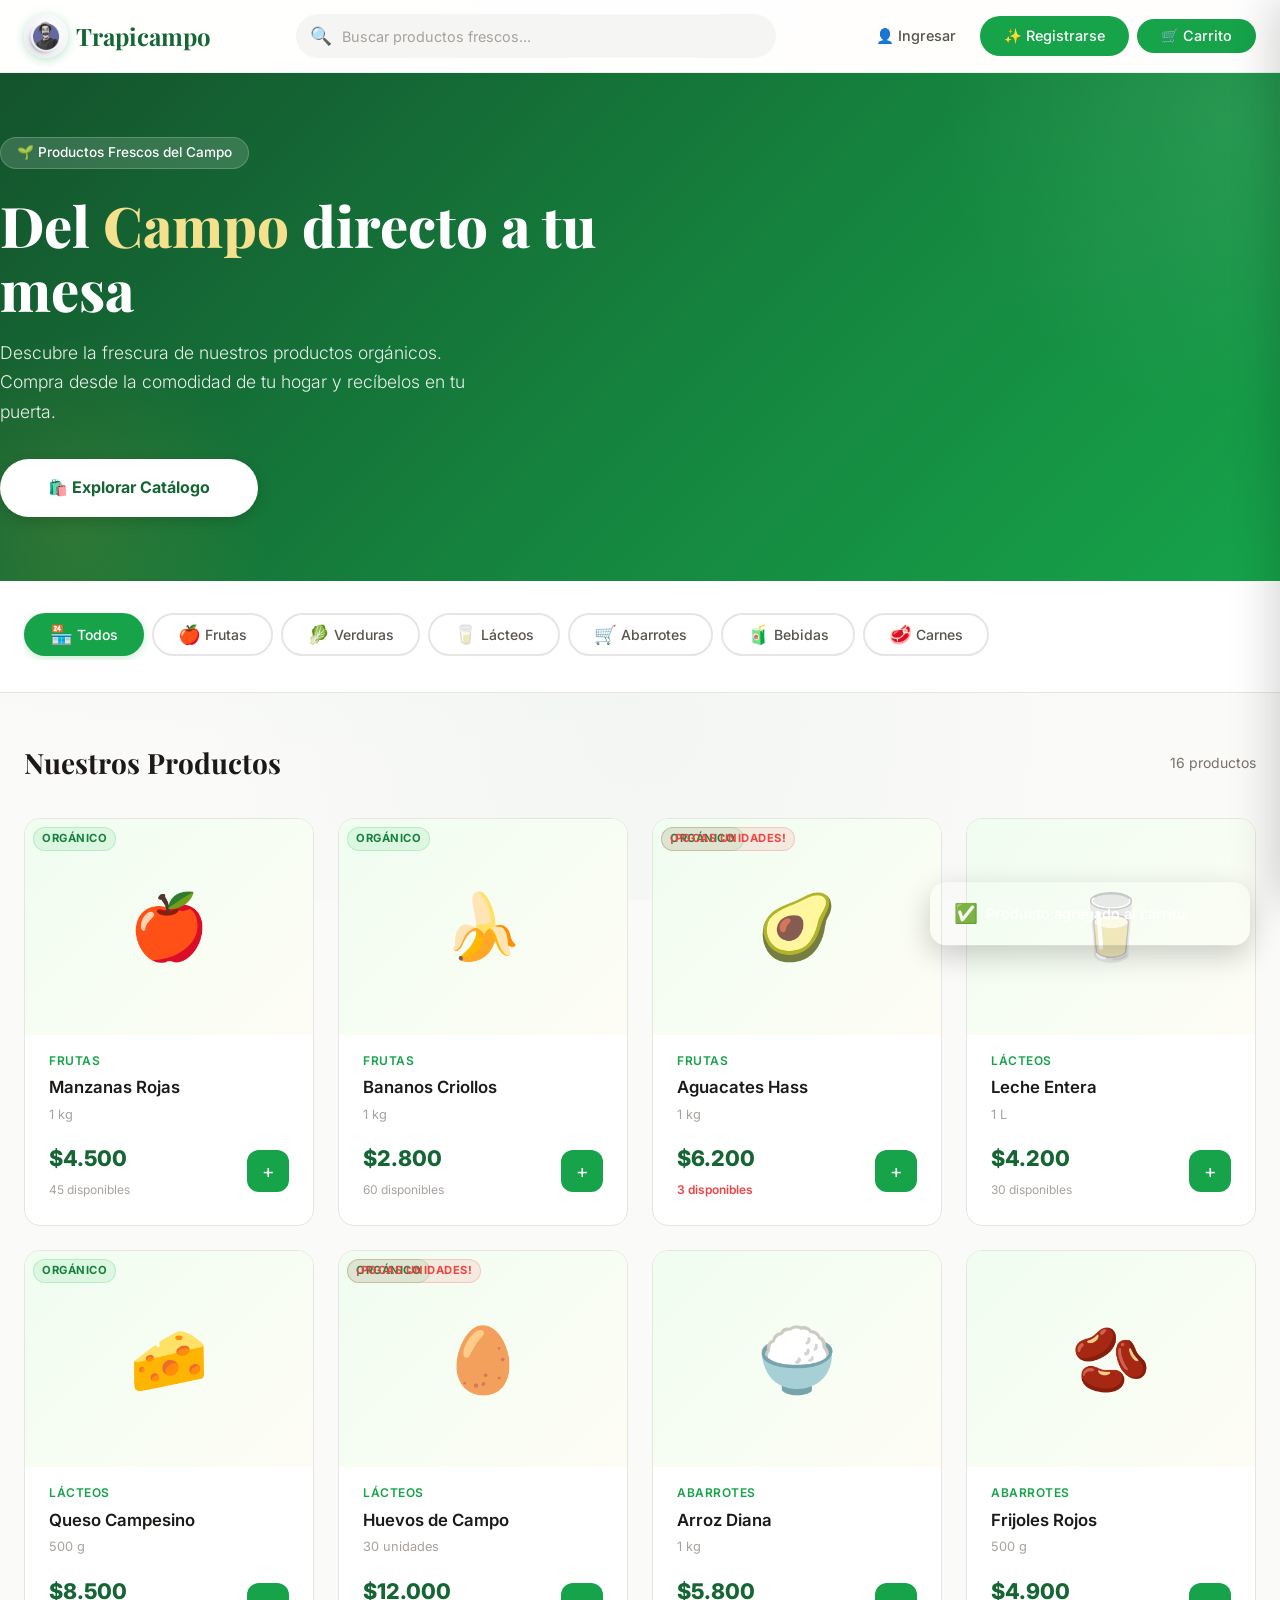
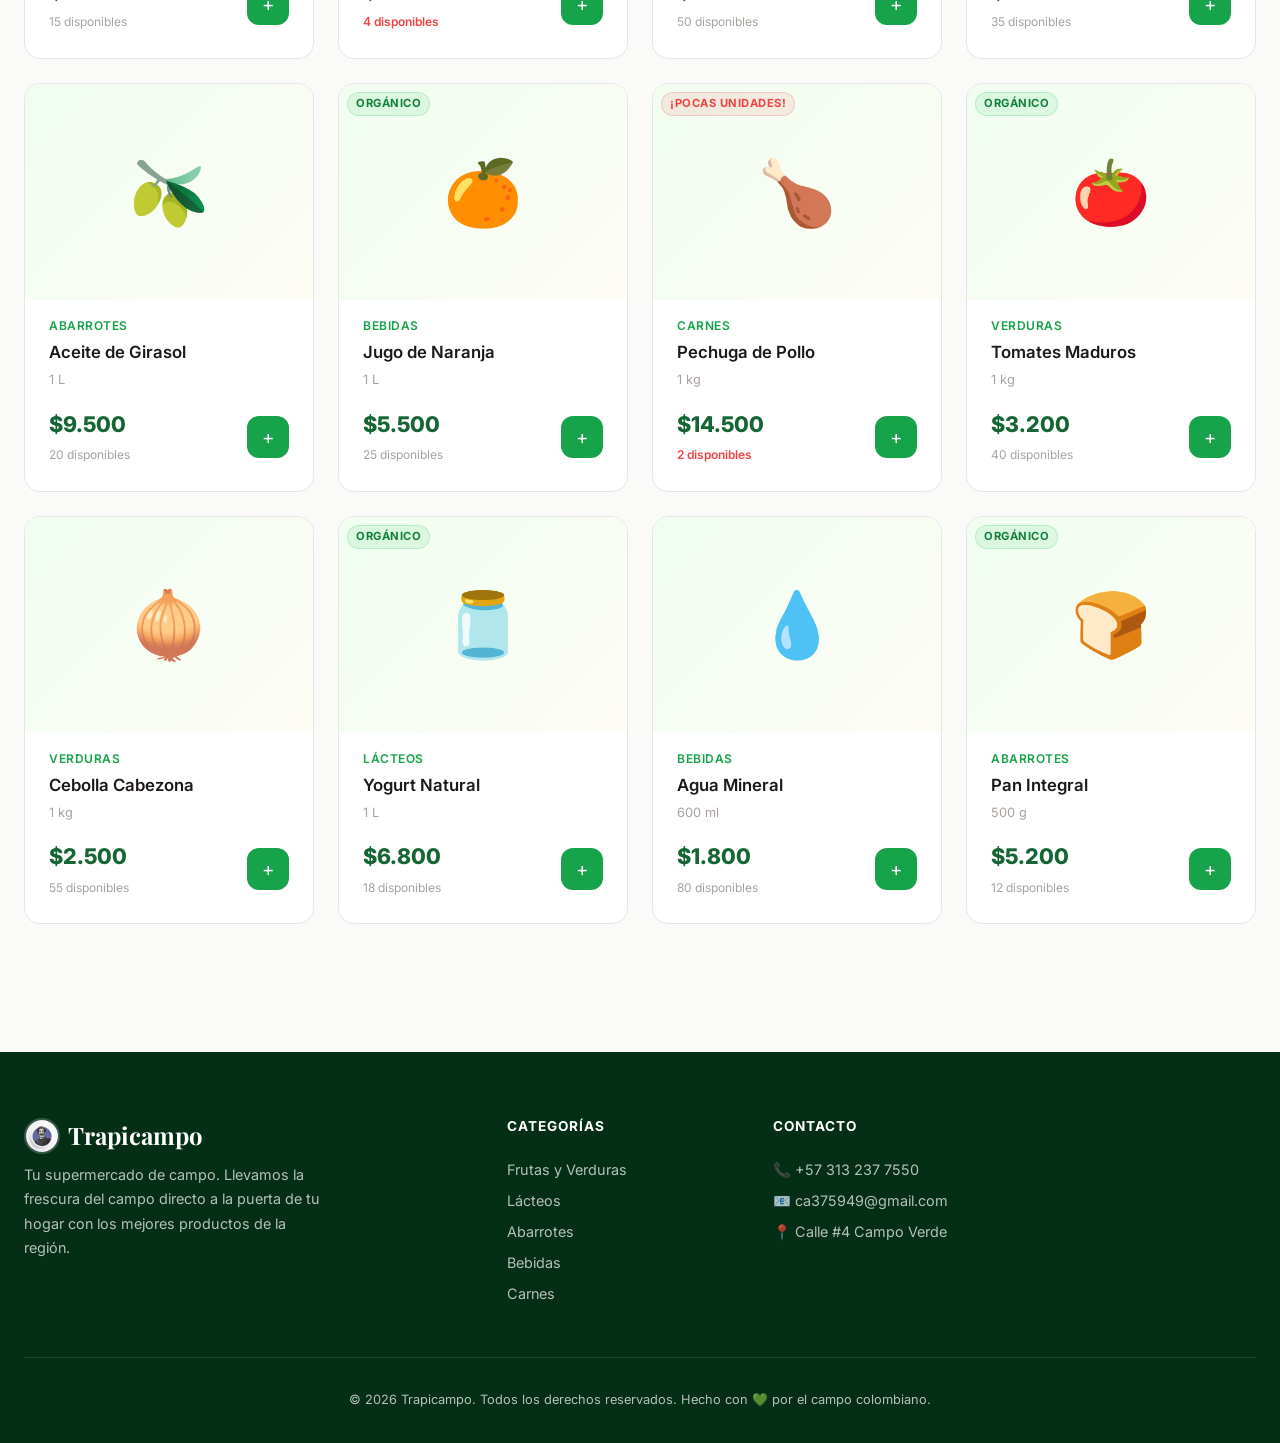
==== index.html @ 22e84c6e "Add files via upload" ====
<!DOCTYPE html>
<html lang="es">

<head>
  <meta charset="UTF-8">
  <meta name="viewport" content="width=device-width, initial-scale=1.0">
  <meta name="description"
    content="Trapicampo — Tu supermercado de campo. Productos frescos del campo a tu puerta con entrega a domicilio.">
  <title>Trapicampo — Del Campo a Tu Mesa</title>
  <link rel="stylesheet" href="styles.css">
  <link rel="icon" type="image/png" href="logo.png">
</head>

<body>
  <div class="bg-pattern"></div>

  <!-- ═══ NAVBAR ═══ -->
  <nav class="navbar" id="navbar">
    <div class="container navbar__inner">
      <a href="index.html" class="navbar__brand">
        <img src="logo.png" alt="Trapicampo Logo" class="navbar__brand-logo">
        Trapicampo
      </a>

      <div class="navbar__search">
        <span class="navbar__search-icon">🔍</span>
        <input type="text" id="searchInput" placeholder="Buscar productos frescos..." aria-label="Buscar productos">
      </div>

      <div class="navbar__actions">
        <button class="navbar__btn navbar__btn--cart" id="btnOpenCart" aria-label="Abrir carrito">
          🛒 <span>Carrito</span>
          <span class="cart-badge" id="cartBadge" style="display:none;">0</span>
        </button>
        <button class="navbar__toggle" id="btnMobileSearch" aria-label="Buscar">🔍</button>
      </div>
    </div>

    <!-- Mobile Search -->
    <div class="mobile-search" id="mobileSearch">
      <input type="text" id="mobileSearchInput" placeholder="Buscar productos..." aria-label="Buscar productos">
    </div>
  </nav>

  <!-- ═══ HERO ═══ -->
  <section class="hero" id="hero">
    <div class="container hero__content">
      <div class="hero__badge">🌱 Productos Frescos del Campo</div>
      <h1 class="hero__title">
        Del <span>Campo</span> directo a tu mesa
      </h1>
      <p class="hero__subtitle">
        Descubre la frescura de nuestros productos orgánicos.
        Compra desde la comodidad de tu hogar y recíbelos en tu puerta.
      </p>
      <a href="#catalogo" class="hero__cta">
        🛍️ Explorar Catálogo
      </a>
    </div>
  </section>

  <!-- ═══ CATEGORIES ═══ -->
  <section class="categories">
    <div class="container">
      <div class="categories__list" id="categoriesList">
        <button class="category-chip active" data-category="todos">
          <span class="category-chip__emoji">🏪</span> Todos
        </button>
        <button class="category-chip" data-category="frutas">
          <span class="category-chip__emoji">🍎</span> Frutas
        </button>
        <button class="category-chip" data-category="verduras">
          <span class="category-chip__emoji">🥬</span> Verduras
        </button>
        <button class="category-chip" data-category="lacteos">
          <span class="category-chip__emoji">🥛</span> Lácteos
        </button>
        <button class="category-chip" data-category="abarrotes">
          <span class="category-chip__emoji">🛒</span> Abarrotes
        </button>
        <button class="category-chip" data-category="bebidas">
          <span class="category-chip__emoji">🧃</span> Bebidas
        </button>
        <button class="category-chip" data-category="carnes">
          <span class="category-chip__emoji">🥩</span> Carnes
        </button>
      </div>
    </div>
  </section>

  <!-- ═══ PRODUCTS ═══ -->
  <section class="products-section" id="catalogo">
    <div class="container">
      <div class="section-header">
        <h2 class="section-header__title">Nuestros Productos</h2>
        <span class="section-header__count" id="productCount">Cargando...</span>
      </div>
      <div class="products-grid" id="productsGrid">
        <!-- Products injected by JS -->
      </div>
    </div>
  </section>

  <!-- ═══ CART DRAWER ═══ -->
  <div class="cart-overlay" id="cartOverlay"></div>
  <aside class="cart-drawer" id="cartDrawer" aria-label="Carrito de compras">
    <div class="cart-drawer__header">
      <h2 class="cart-drawer__title">🛒 Tu Carrito</h2>
      <button class="cart-drawer__close" id="btnCloseCart" aria-label="Cerrar carrito">✕</button>
    </div>
    <div class="cart-drawer__items" id="cartItems">
      <!-- Cart items injected by JS -->
    </div>
    <div class="cart-drawer__footer" id="cartFooter" style="display:none;">
      <div class="cart-totals">
        <div class="cart-totals__row">
          <span>Subtotal</span>
          <span id="cartSubtotal">$0</span>
        </div>
        <div class="cart-totals__row">
          <span>Envío a domicilio</span>
          <span id="cartShipping">$2,500</span>
        </div>
        <div class="cart-totals__row cart-totals__row--total">
          <span>Total</span>
          <span id="cartTotal">$0</span>
        </div>
      </div>
      <button class="btn-checkout" id="btnCheckout">
        Finalizar Compra →
      </button>
    </div>
  </aside>

  <!-- ═══ CHECKOUT MODAL ═══ -->
  <div class="modal-overlay" id="checkoutModal">
    <div class="modal">
      <div class="modal__header">
        <h2 class="modal__title" id="checkoutModalTitle">📦 Datos de Entrega</h2>
        <button class="modal__close" id="btnCloseCheckout" aria-label="Cerrar">✕</button>
      </div>
      <div class="modal__body" id="checkoutModalBody">
        <!-- Order Summary -->
        <div class="order-summary" id="checkoutSummary">
          <div class="order-summary__title">Resumen del Pedido</div>
          <div id="checkoutSummaryItems"></div>
          <div class="order-summary__total">
            <span>Total a pagar</span>
            <span id="checkoutTotal">$0</span>
          </div>
        </div>

        <!-- Checkout Form -->
        <form id="checkoutForm" autocomplete="on">
          <div class="form-group">
            <label class="form-label" for="customerName">Nombre completo *</label>
            <input type="text" class="form-input" id="customerName" placeholder="Ej: María García" required>
          </div>
          <div class="form-group">
            <label class="form-label" for="customerPhone">Teléfono *</label>
            <input type="tel" class="form-input" id="customerPhone" placeholder="Ej: 3001234567" required>
          </div>
          <div class="form-group">
            <label class="form-label" for="customerAddress">Dirección de entrega *</label>
            <textarea class="form-input" id="customerAddress" placeholder="Calle, número, barrio, ciudad"
              required></textarea>
          </div>
          <div class="form-row">
            <div class="form-group">
              <label class="form-label" for="deliveryDate">Fecha de entrega *</label>
              <input type="date" class="form-input" id="deliveryDate" required>
            </div>
            <div class="form-group">
              <label class="form-label" for="deliveryTime">Horario *</label>
              <select class="form-input form-select" id="deliveryTime" required>
                <option value="">Seleccionar...</option>
                <option value="08:00 - 10:00">🌅 08:00 - 10:00</option>
                <option value="10:00 - 12:00">☀️ 10:00 - 12:00</option>
                <option value="12:00 - 14:00">🌤️ 12:00 - 14:00</option>
                <option value="14:00 - 16:00">⛅ 14:00 - 16:00</option>
                <option value="16:00 - 18:00">🌇 16:00 - 18:00</option>
              </select>
            </div>
          </div>

          <div class="form-group">
            <label class="form-label">Método de pago *</label>
            <div class="payment-options" id="paymentOptions">
              <label class="payment-card selected" data-method="efectivo">
                <input type="radio" name="paymentMethod" value="efectivo" checked>
                <div class="payment-card__icon">💵</div>
                <div class="payment-card__label">Efectivo</div>
              </label>
              <label class="payment-card" data-method="transferencia">
                <input type="radio" name="paymentMethod" value="transferencia">
                <div class="payment-card__icon">🏦</div>
                <div class="payment-card__label">Transferencia</div>
              </label>
            </div>
          </div>

          <div class="form-group">
            <label class="form-label" for="orderNotes">Notas adicionales</label>
            <textarea class="form-input" id="orderNotes" placeholder="Instrucciones especiales para la entrega..."
              rows="2"></textarea>
          </div>

          <button type="submit" class="btn-submit-order">
            ✅ Confirmar Pedido
          </button>
        </form>
      </div>
    </div>
  </div>

  <!-- ═══ PRODUCT DETAIL MODAL ═══ -->
  <div class="modal-overlay" id="productDetailModal">
    <div class="modal product-detail-modal">
      <button class="modal__close" id="btnCloseProductDetail" aria-label="Cerrar">✕</button>
      <div class="product-detail-layout">
        <div class="product-detail-gallery">
          <div class="product-detail-main" id="detailMainImageContainer">
            <!-- Main Image/Emoji -->
          </div>
          <div class="product-detail-thumbnails" id="detailThumbnails">
            <!-- Thumbnails -->
          </div>
        </div>
        <div class="product-detail-info">
          <span class="product-card__category" id="detailCategory"></span>
          <h2 class="product-detail-title" id="detailName"></h2>
          <div class="product-detail-badges" id="detailBadges"></div>
          <div class="product-detail-price" id="detailPrice"></div>
          <div class="product-detail-unit" id="detailUnit"></div>
          
          <button class="btn-primary product-detail-add" id="btnDetailAddToCart">
            🛒 Agregar al Carrito
          </button>
          
          <p class="product-detail-desc">
            Producto fresco y seleccionado con los más altos estándares de calidad, directo desde el campo para ti y tu familia. Disfruta de la mejor frescura en cada bocado.
          </p>
        </div>
      </div>
    </div>
  </div>

  <!-- ═══ TOAST ═══ -->
  <div class="toast" id="toast">
    <span class="toast__icon" id="toastIcon">✅</span>
    <span id="toastMsg">Producto agregado al carrito</span>
  </div>

  <!-- ═══ FOOTER ═══ -->
  <footer class="footer">
    <div class="container">
      <div class="footer__grid">
        <div>
          <div class="footer__brand"><img src="logo.png" alt="Trapicampo" class="footer__brand-logo"> Trapicampo</div>
          <p class="footer__desc">
            Tu supermercado de campo. Llevamos la frescura del campo directo
            a la puerta de tu hogar con los mejores productos de la región.
          </p>
        </div>
        <div>
          <div class="footer__heading">Categorías</div>
          <a href="#" class="footer__link">Frutas y Verduras</a>
          <a href="#" class="footer__link">Lácteos</a>
          <a href="#" class="footer__link">Abarrotes</a>
          <a href="#" class="footer__link">Bebidas</a>
          <a href="#" class="footer__link">Carnes</a>
        </div>

        <div>
          <div class="footer__heading">Contacto</div>
          <a href="#" class="footer__link">📞 +57 313 237 7550</a>
          <a href="#" class="footer__link">📧 ca375949@gmail.com</a>
          <a href="#" class="footer__link">📍 Calle #4 Campo Verde</a>
        </div>
      </div>
      <div class="footer__bottom">
        © 2026 Trapicampo. Todos los derechos reservados. Hecho con 💚 por el campo colombiano.
      </div>
    </div>
  </footer>

  <script src="auth.js"></script>
  <script src="app.js"></script>
</body>

</html>
---- styles.css ----
/* ============================================
   TRAPICAMPO — Design System & Styles
   Organic Greens · Earth Tones · Fresh & Clean
   ============================================ */

@import url('https://fonts.googleapis.com/css2?family=Inter:wght@300;400;500;600;700;800;900&family=Playfair+Display:wght@600;700;800&display=swap');

/* ── CSS Custom Properties ── */
:root {
  /* Primary Greens */
  --green-50:  #f0fdf0;
  --green-100: #dcfce7;
  --green-200: #bbf7d0;
  --green-300: #86efac;
  --green-400: #4ade80;
  --green-500: #22c55e;
  --green-600: #16a34a;
  --green-700: #15803d;
  --green-800: #166534;
  --green-900: #14532d;
  --green-950: #052e16;

  /* Earth Tones */
  --earth-50:  #fefdf5;
  --earth-100: #fdf8e1;
  --earth-200: #faefc3;
  --earth-300: #f5e08e;
  --earth-400: #eecb52;
  --earth-500: #e4b429;
  --earth-600: #c8911c;
  --earth-700: #a16c19;
  --earth-800: #85561c;
  --earth-900: #71471d;

  /* Neutrals */
  --gray-50:  #fafaf9;
  --gray-100: #f5f5f4;
  --gray-200: #e7e5e4;
  --gray-300: #d6d3d1;
  --gray-400: #a8a29e;
  --gray-500: #78716c;
  --gray-600: #57534e;
  --gray-700: #44403c;
  --gray-800: #292524;
  --gray-900: #1c1917;

  /* Semantic */
  --success: #22c55e;
  --warning: #f59e0b;
  --danger:  #ef4444;
  --info:    #3b82f6;

  /* Surfaces */
  --surface-primary:   #ffffff;
  --surface-secondary: var(--gray-50);
  --surface-elevated:  rgba(255, 255, 255, 0.85);
  --surface-glass:     rgba(255, 255, 255, 0.6);

  /* Typography */
  --font-sans:    'Inter', system-ui, -apple-system, sans-serif;
  --font-display: 'Playfair Display', Georgia, serif;

  /* Spacing */
  --space-xs:  0.25rem;
  --space-sm:  0.5rem;
  --space-md:  1rem;
  --space-lg:  1.5rem;
  --space-xl:  2rem;
  --space-2xl: 3rem;
  --space-3xl: 4rem;

  /* Radius */
  --radius-sm:   0.375rem;
  --radius-md:   0.5rem;
  --radius-lg:   0.75rem;
  --radius-xl:   1rem;
  --radius-2xl:  1.5rem;
  --radius-full: 9999px;

  /* Shadows */
  --shadow-sm:   0 1px 2px rgba(0,0,0,0.05);
  --shadow-md:   0 4px 6px -1px rgba(0,0,0,0.07), 0 2px 4px -2px rgba(0,0,0,0.05);
  --shadow-lg:   0 10px 15px -3px rgba(0,0,0,0.08), 0 4px 6px -4px rgba(0,0,0,0.04);
  --shadow-xl:   0 20px 25px -5px rgba(0,0,0,0.1), 0 8px 10px -6px rgba(0,0,0,0.04);
  --shadow-glow: 0 0 20px rgba(34, 197, 94, 0.15);

  /* Transitions */
  --ease-out:    cubic-bezier(0.16, 1, 0.3, 1);
  --ease-spring: cubic-bezier(0.34, 1.56, 0.64, 1);
  --duration:    0.3s;
}

/* ── Reset & Base ── */
*, *::before, *::after {
  box-sizing: border-box;
  margin: 0;
  padding: 0;
}

html {
  font-size: 16px;
  scroll-behavior: smooth;
  -webkit-font-smoothing: antialiased;
  -moz-osx-font-smoothing: grayscale;
}

body {
  font-family: var(--font-sans);
  color: var(--gray-800);
  background: var(--surface-secondary);
  line-height: 1.6;
  min-height: 100vh;
  overflow-x: hidden;
}

img {
  max-width: 100%;
  height: auto;
  display: block;
}

a {
  color: inherit;
  text-decoration: none;
}

button {
  cursor: pointer;
  font-family: inherit;
  border: none;
  background: none;
}

input, select, textarea {
  font-family: inherit;
  font-size: inherit;
}

ul, ol { list-style: none; }

/* ── Utility Classes ── */
.container {
  width: 100%;
  max-width: 1280px;
  margin: 0 auto;
  padding: 0 var(--space-lg);
}

.sr-only {
  position: absolute;
  width: 1px;
  height: 1px;
  padding: 0;
  margin: -1px;
  overflow: hidden;
  clip: rect(0,0,0,0);
  border: 0;
}

/* ── Animated Background Pattern ── */
.bg-pattern {
  position: fixed;
  top: 0; left: 0;
  width: 100%; height: 100%;
  z-index: -1;
  background:
    radial-gradient(ellipse at 20% 50%, rgba(34, 197, 94, 0.04) 0%, transparent 50%),
    radial-gradient(ellipse at 80% 20%, rgba(228, 180, 41, 0.04) 0%, transparent 50%),
    radial-gradient(ellipse at 50% 80%, rgba(21, 128, 61, 0.03) 0%, transparent 50%),
    var(--surface-secondary);
}

/* ══════════════════════════════════
   HEADER / NAVBAR
   ══════════════════════════════════ */
.navbar {
  position: sticky;
  top: 0;
  z-index: 1000;
  background: var(--surface-elevated);
  backdrop-filter: blur(20px) saturate(180%);
  -webkit-backdrop-filter: blur(20px) saturate(180%);
  border-bottom: 1px solid rgba(0,0,0,0.06);
  transition: box-shadow var(--duration) var(--ease-out);
}

.navbar.scrolled {
  box-shadow: var(--shadow-lg);
}

.navbar__inner {
  display: flex;
  align-items: center;
  justify-content: space-between;
  height: 72px;
  gap: var(--space-lg);
}

.navbar__brand {
  display: flex;
  align-items: center;
  gap: var(--space-sm);
  font-family: var(--font-display);
  font-size: 1.5rem;
  font-weight: 700;
  color: var(--green-800);
  flex-shrink: 0;
}

.navbar__brand-logo {
  width: 44px;
  height: 44px;
  border-radius: 50%;
  object-fit: cover;
  box-shadow: 0 2px 10px rgba(22, 163, 74, 0.3);
}

.navbar__search {
  flex: 1;
  max-width: 480px;
  position: relative;
}

.navbar__search input {
  width: 100%;
  height: 44px;
  padding: 0 var(--space-lg) 0 44px;
  background: var(--gray-100);
  border: 2px solid transparent;
  border-radius: var(--radius-full);
  font-size: 0.9rem;
  color: var(--gray-800);
  transition: all var(--duration) var(--ease-out);
  outline: none;
}

.navbar__search input::placeholder {
  color: var(--gray-400);
}

.navbar__search input:focus {
  background: white;
  border-color: var(--green-400);
  box-shadow: 0 0 0 4px rgba(34, 197, 94, 0.1);
}

.navbar__search-icon {
  position: absolute;
  left: 14px;
  top: 50%;
  transform: translateY(-50%);
  color: var(--gray-400);
  font-size: 1.1rem;
  pointer-events: none;
}

.navbar__actions {
  display: flex;
  align-items: center;
  gap: var(--space-sm);
  flex-shrink: 0;
}

.navbar__btn {
  position: relative;
  display: flex;
  align-items: center;
  gap: var(--space-xs);
  padding: var(--space-sm) var(--space-md);
  border-radius: var(--radius-full);
  font-weight: 500;
  font-size: 0.9rem;
  color: var(--gray-600);
  transition: all var(--duration) var(--ease-out);
}

.navbar__btn:hover {
  background: var(--green-50);
  color: var(--green-700);
}

.navbar__btn--cart {
  background: var(--green-600);
  color: white;
  padding: var(--space-sm) var(--space-lg);
}

.navbar__btn--cart:hover {
  background: var(--green-700);
  color: white;
  transform: translateY(-1px);
  box-shadow: 0 4px 12px rgba(22, 163, 74, 0.3);
}

.cart-badge {
  position: absolute;
  top: -4px;
  right: -4px;
  background: var(--danger);
  color: white;
  font-size: 0.7rem;
  font-weight: 700;
  width: 20px;
  height: 20px;
  border-radius: 50%;
  display: flex;
  align-items: center;
  justify-content: center;
  border: 2px solid white;
  animation: badgePop 0.3s var(--ease-spring);
}

@keyframes badgePop {
  0% { transform: scale(0); }
  100% { transform: scale(1); }
}

/* Mobile nav toggle */
.navbar__toggle {
  display: none;
  font-size: 1.5rem;
  color: var(--gray-700);
  padding: var(--space-sm);
}

/* ══════════════════════════════════
   HERO SECTION
   ══════════════════════════════════ */
.hero {
  position: relative;
  background: linear-gradient(135deg, var(--green-900) 0%, var(--green-700) 50%, var(--green-600) 100%);
  color: white;
  overflow: hidden;
  min-height: 420px;
  display: flex;
  align-items: center;
}

.hero::before {
  content: '';
  position: absolute;
  top: -50%;
  right: -20%;
  width: 600px;
  height: 600px;
  background: radial-gradient(circle, rgba(255,255,255,0.08) 0%, transparent 70%);
  border-radius: 50%;
  animation: heroFloat 8s ease-in-out infinite;
}

.hero::after {
  content: '';
  position: absolute;
  bottom: -30%;
  left: -10%;
  width: 400px;
  height: 400px;
  background: radial-gradient(circle, rgba(228,180,41,0.12) 0%, transparent 70%);
  border-radius: 50%;
  animation: heroFloat 10s ease-in-out infinite reverse;
}

@keyframes heroFloat {
  0%, 100% { transform: translate(0, 0); }
  50% { transform: translate(30px, -20px); }
}

.hero__content {
  position: relative;
  z-index: 1;
  padding: var(--space-3xl) 0;
}

.hero__badge {
  display: inline-flex;
  align-items: center;
  gap: var(--space-xs);
  padding: var(--space-xs) var(--space-md);
  background: rgba(255,255,255,0.15);
  backdrop-filter: blur(10px);
  border-radius: var(--radius-full);
  font-size: 0.85rem;
  font-weight: 500;
  margin-bottom: var(--space-lg);
  border: 1px solid rgba(255,255,255,0.2);
}

.hero__title {
  font-family: var(--font-display);
  font-size: clamp(2.2rem, 5vw, 3.5rem);
  font-weight: 800;
  line-height: 1.15;
  margin-bottom: var(--space-md);
  max-width: 600px;
}

.hero__title span {
  color: var(--earth-300);
}

.hero__subtitle {
  font-size: 1.1rem;
  font-weight: 300;
  opacity: 0.9;
  max-width: 500px;
  margin-bottom: var(--space-xl);
  line-height: 1.7;
}

.hero__cta {
  display: inline-flex;
  align-items: center;
  gap: var(--space-sm);
  padding: var(--space-md) var(--space-2xl);
  background: white;
  color: var(--green-800);
  font-weight: 700;
  font-size: 1rem;
  border-radius: var(--radius-full);
  transition: all var(--duration) var(--ease-out);
  box-shadow: 0 4px 14px rgba(0,0,0,0.15);
}

.hero__cta:hover {
  transform: translateY(-2px);
  box-shadow: 0 8px 25px rgba(0,0,0,0.2);
}

/* ══════════════════════════════════
   CATEGORIES BAR
   ══════════════════════════════════ */
.categories {
  padding: var(--space-xl) 0;
  border-bottom: 1px solid var(--gray-200);
  background: white;
}

.categories__list {
  display: flex;
  gap: var(--space-sm);
  overflow-x: auto;
  -webkit-overflow-scrolling: touch;
  scrollbar-width: none;
  padding-bottom: var(--space-xs);
}

.categories__list::-webkit-scrollbar { display: none; }

.category-chip {
  display: inline-flex;
  align-items: center;
  gap: var(--space-xs);
  padding: var(--space-sm) var(--space-lg);
  border-radius: var(--radius-full);
  font-size: 0.875rem;
  font-weight: 500;
  white-space: nowrap;
  border: 2px solid var(--gray-200);
  color: var(--gray-600);
  background: white;
  transition: all var(--duration) var(--ease-out);
  cursor: pointer;
}

.category-chip:hover {
  border-color: var(--green-300);
  color: var(--green-700);
  background: var(--green-50);
}

.category-chip.active {
  background: var(--green-600);
  color: white;
  border-color: var(--green-600);
  box-shadow: 0 2px 8px rgba(22, 163, 74, 0.25);
}

.category-chip__emoji {
  font-size: 1.15rem;
}

/* ══════════════════════════════════
   PRODUCT GRID
   ══════════════════════════════════ */
.products-section {
  padding: var(--space-2xl) 0 var(--space-3xl);
}

.section-header {
  display: flex;
  align-items: center;
  justify-content: space-between;
  margin-bottom: var(--space-xl);
}

.section-header__title {
  font-family: var(--font-display);
  font-size: 1.75rem;
  font-weight: 700;
  color: var(--gray-900);
}

.section-header__count {
  font-size: 0.875rem;
  color: var(--gray-500);
}

.products-grid {
  display: grid;
  grid-template-columns: repeat(auto-fill, minmax(260px, 1fr));
  gap: var(--space-lg);
}

/* ── Product Card ── */
.product-card {
  background: white;
  border-radius: var(--radius-xl);
  overflow: hidden;
  border: 1px solid var(--gray-200);
  transition: all var(--duration) var(--ease-out);
  display: flex;
  flex-direction: column;
  position: relative;
}

.product-card:hover {
  transform: translateY(-4px);
  box-shadow: var(--shadow-xl);
  border-color: var(--green-200);
}

.product-card__image {
  position: relative;
  aspect-ratio: 4/3;
  background: linear-gradient(135deg, var(--green-50), var(--earth-50));
  display: flex;
  align-items: center;
  justify-content: center;
  overflow: hidden;
}

.product-card__image-emoji {
  font-size: 4rem;
  transition: transform 0.4s var(--ease-spring);
}

.product-card:hover .product-card__image-emoji {
  transform: scale(1.15) rotate(-5deg);
}

.product-card__badge {
  position: absolute;
  top: var(--space-sm);
  left: var(--space-sm);
  padding: 2px var(--space-sm);
  border-radius: var(--radius-full);
  font-size: 0.7rem;
  font-weight: 700;
  text-transform: uppercase;
  letter-spacing: 0.5px;
}

.product-card__badge--low {
  background: rgba(239, 68, 68, 0.1);
  color: var(--danger);
  border: 1px solid rgba(239, 68, 68, 0.2);
}

.product-card__badge--organic {
  background: rgba(34, 197, 94, 0.1);
  color: var(--green-700);
  border: 1px solid rgba(34, 197, 94, 0.2);
}

.product-card__body {
  padding: var(--space-md) var(--space-lg) var(--space-lg);
  flex: 1;
  display: flex;
  flex-direction: column;
}

.product-card__category {
  font-size: 0.75rem;
  font-weight: 600;
  text-transform: uppercase;
  letter-spacing: 0.5px;
  color: var(--green-600);
  margin-bottom: var(--space-xs);
}

.product-card__name {
  font-size: 1.05rem;
  font-weight: 600;
  color: var(--gray-900);
  margin-bottom: var(--space-xs);
}

.product-card__unit {
  font-size: 0.8rem;
  color: var(--gray-400);
  margin-bottom: var(--space-md);
}

.product-card__footer {
  display: flex;
  align-items: center;
  justify-content: space-between;
  margin-top: auto;
}

.product-card__price {
  font-size: 1.35rem;
  font-weight: 800;
  color: var(--green-800);
}

.product-card__price small {
  font-size: 0.75rem;
  font-weight: 400;
  color: var(--gray-400);
}

.product-card__stock {
  font-size: 0.75rem;
  color: var(--gray-400);
}

.product-card__stock--low {
  color: var(--danger);
  font-weight: 600;
}

.btn-add-cart {
  display: flex;
  align-items: center;
  justify-content: center;
  gap: var(--space-xs);
  width: 42px;
  height: 42px;
  background: var(--green-600);
  color: white;
  border-radius: var(--radius-lg);
  font-size: 1.2rem;
  transition: all var(--duration) var(--ease-out);
  flex-shrink: 0;
}

.btn-add-cart:hover {
  background: var(--green-700);
  transform: scale(1.08);
  box-shadow: 0 4px 12px rgba(22, 163, 74, 0.3);
}

.btn-add-cart:active {
  transform: scale(0.95);
}

.btn-add-cart.added {
  background: var(--earth-500);
  animation: cartBounce 0.4s var(--ease-spring);
}

@keyframes cartBounce {
  0% { transform: scale(1); }
  50% { transform: scale(1.3); }
  100% { transform: scale(1); }
}

/* ══════════════════════════════════
   CART SIDEBAR / DRAWER
   ══════════════════════════════════ */
.cart-overlay {
  position: fixed;
  inset: 0;
  background: rgba(0,0,0,0.4);
  z-index: 2000;
  opacity: 0;
  visibility: hidden;
  transition: all var(--duration) var(--ease-out);
  backdrop-filter: blur(4px);
}

.cart-overlay.active {
  opacity: 1;
  visibility: visible;
}

.cart-drawer {
  position: fixed;
  top: 0;
  right: 0;
  width: 100%;
  max-width: 440px;
  height: 100vh;
  background: white;
  z-index: 2001;
  transform: translateX(100%);
  transition: transform 0.4s var(--ease-out);
  display: flex;
  flex-direction: column;
  box-shadow: -10px 0 40px rgba(0,0,0,0.15);
}

.cart-drawer.active {
  transform: translateX(0);
}

.cart-drawer__header {
  display: flex;
  align-items: center;
  justify-content: space-between;
  padding: var(--space-lg) var(--space-xl);
  border-bottom: 1px solid var(--gray-200);
}

.cart-drawer__title {
  font-family: var(--font-display);
  font-size: 1.3rem;
  font-weight: 700;
  color: var(--gray-900);
}

.cart-drawer__close {
  width: 36px;
  height: 36px;
  display: flex;
  align-items: center;
  justify-content: center;
  border-radius: var(--radius-md);
  font-size: 1.2rem;
  color: var(--gray-500);
  transition: all var(--duration);
}

.cart-drawer__close:hover {
  background: var(--gray-100);
  color: var(--gray-800);
}

.cart-drawer__items {
  flex: 1;
  overflow-y: auto;
  padding: var(--space-md) var(--space-xl);
}

.cart-empty {
  display: flex;
  flex-direction: column;
  align-items: center;
  justify-content: center;
  height: 100%;
  text-align: center;
  color: var(--gray-400);
}

.cart-empty__icon {
  font-size: 4rem;
  margin-bottom: var(--space-md);
  opacity: 0.5;
}

.cart-empty__text {
  font-size: 1rem;
  font-weight: 500;
}

/* Cart Item */
.cart-item {
  display: flex;
  align-items: center;
  gap: var(--space-md);
  padding: var(--space-md) 0;
  border-bottom: 1px solid var(--gray-100);
  animation: slideIn 0.3s var(--ease-out);
}

@keyframes slideIn {
  from { opacity: 0; transform: translateX(20px); }
  to   { opacity: 1; transform: translateX(0); }
}

.cart-item__image {
  width: 56px;
  height: 56px;
  background: var(--green-50);
  border-radius: var(--radius-lg);
  display: flex;
  align-items: center;
  justify-content: center;
  font-size: 1.8rem;
  flex-shrink: 0;
}

.cart-item__info {
  flex: 1;
  min-width: 0;
}

.cart-item__name {
  font-size: 0.9rem;
  font-weight: 600;
  color: var(--gray-800);
  white-space: nowrap;
  overflow: hidden;
  text-overflow: ellipsis;
}

.cart-item__price {
  font-size: 0.8rem;
  color: var(--gray-500);
}

.cart-item__qty {
  display: flex;
  align-items: center;
  gap: var(--space-xs);
  flex-shrink: 0;
}

.cart-item__qty button {
  width: 28px;
  height: 28px;
  border-radius: var(--radius-md);
  display: flex;
  align-items: center;
  justify-content: center;
  font-size: 0.9rem;
  font-weight: 700;
  border: 1px solid var(--gray-200);
  color: var(--gray-600);
  background: white;
  transition: all var(--duration);
}

.cart-item__qty button:hover {
  border-color: var(--green-400);
  color: var(--green-700);
  background: var(--green-50);
}

.cart-item__qty span {
  font-size: 0.9rem;
  font-weight: 600;
  min-width: 24px;
  text-align: center;
}

.cart-item__remove {
  color: var(--gray-400);
  font-size: 1rem;
  padding: var(--space-xs);
  transition: color var(--duration);
}

.cart-item__remove:hover {
  color: var(--danger);
}

/* Cart Footer */
.cart-drawer__footer {
  padding: var(--space-lg) var(--space-xl);
  border-top: 1px solid var(--gray-200);
  background: var(--gray-50);
}

.cart-totals {
  margin-bottom: var(--space-md);
}

.cart-totals__row {
  display: flex;
  justify-content: space-between;
  font-size: 0.9rem;
  color: var(--gray-600);
  padding: var(--space-xs) 0;
}

.cart-totals__row--total {
  font-size: 1.15rem;
  font-weight: 700;
  color: var(--gray-900);
  padding-top: var(--space-sm);
  margin-top: var(--space-xs);
  border-top: 2px solid var(--gray-200);
}

.btn-checkout {
  width: 100%;
  padding: var(--space-md) var(--space-xl);
  background: linear-gradient(135deg, var(--green-600), var(--green-700));
  color: white;
  font-weight: 700;
  font-size: 1rem;
  border-radius: var(--radius-xl);
  display: flex;
  align-items: center;
  justify-content: center;
  gap: var(--space-sm);
  transition: all var(--duration) var(--ease-out);
  box-shadow: 0 4px 14px rgba(22, 163, 74, 0.25);
}

.btn-checkout:hover {
  background: linear-gradient(135deg, var(--green-700), var(--green-800));
  transform: translateY(-1px);
  box-shadow: 0 6px 20px rgba(22, 163, 74, 0.35);
}

.btn-checkout:disabled {
  opacity: 0.5;
  cursor: not-allowed;
  transform: none;
  box-shadow: none;
}

/* ══════════════════════════════════
   CHECKOUT MODAL
   ══════════════════════════════════ */
.modal-overlay {
  position: fixed;
  inset: 0;
  background: rgba(0,0,0,0.5);
  z-index: 3000;
  display: flex;
  align-items: center;
  justify-content: center;
  padding: var(--space-lg);
  opacity: 0;
  visibility: hidden;
  transition: all var(--duration) var(--ease-out);
  backdrop-filter: blur(6px);
}

.modal-overlay.active {
  opacity: 1;
  visibility: visible;
}

.modal {
  background: white;
  border-radius: var(--radius-2xl);
  width: 100%;
  max-width: 560px;
  max-height: 90vh;
  overflow-y: auto;
  transform: scale(0.9) translateY(20px);
  transition: transform 0.4s var(--ease-spring);
  box-shadow: 0 25px 60px rgba(0,0,0,0.2);
}

.modal-overlay.active .modal {
  transform: scale(1) translateY(0);
}

.modal__header {
  display: flex;
  align-items: center;
  justify-content: space-between;
  padding: var(--space-xl) var(--space-xl) 0;
}

.modal__title {
  font-family: var(--font-display);
  font-size: 1.4rem;
  font-weight: 700;
  color: var(--gray-900);
}

.modal__close {
  width: 36px;
  height: 36px;
  border-radius: var(--radius-md);
  display: flex;
  align-items: center;
  justify-content: center;
  color: var(--gray-500);
  font-size: 1.2rem;
  transition: all var(--duration);
}

.modal__close:hover {
  background: var(--gray-100);
  color: var(--gray-800);
}

.modal__body {
  padding: var(--space-xl);
}

/* ── Forms ── */
.form-group {
  margin-bottom: var(--space-lg);
}

.form-label {
  display: block;
  font-size: 0.85rem;
  font-weight: 600;
  color: var(--gray-700);
  margin-bottom: var(--space-xs);
}

.form-input {
  width: 100%;
  height: 48px;
  padding: 0 var(--space-md);
  border: 2px solid var(--gray-200);
  border-radius: var(--radius-lg);
  font-size: 0.95rem;
  color: var(--gray-800);
  background: white;
  outline: none;
  transition: all var(--duration) var(--ease-out);
}

.form-input:focus {
  border-color: var(--green-400);
  box-shadow: 0 0 0 4px rgba(34, 197, 94, 0.1);
}

.form-input::placeholder {
  color: var(--gray-400);
}

textarea.form-input {
  height: auto;
  min-height: 80px;
  padding: var(--space-md);
  resize: vertical;
}

.form-select {
  appearance: none;
  background-image: url("data:image/svg+xml,%3Csvg xmlns='http://www.w3.org/2000/svg' width='12' height='12' viewBox='0 0 12 12'%3E%3Cpath fill='%2378716c' d='M6 8L1 3h10z'/%3E%3C/svg%3E");
  background-repeat: no-repeat;
  background-position: right 14px center;
  padding-right: 40px;
}

.form-row {
  display: grid;
  grid-template-columns: 1fr 1fr;
  gap: var(--space-md);
}

/* Payment method radio cards */
.payment-options {
  display: grid;
  grid-template-columns: 1fr 1fr;
  gap: var(--space-md);
}

.payment-card {
  position: relative;
  padding: var(--space-md);
  border: 2px solid var(--gray-200);
  border-radius: var(--radius-lg);
  text-align: center;
  cursor: pointer;
  transition: all var(--duration) var(--ease-out);
}

.payment-card:hover {
  border-color: var(--green-300);
}

.payment-card.selected {
  border-color: var(--green-500);
  background: var(--green-50);
  box-shadow: 0 0 0 3px rgba(34, 197, 94, 0.1);
}

.payment-card input {
  position: absolute;
  opacity: 0;
}

.payment-card__icon {
  font-size: 1.6rem;
  margin-bottom: var(--space-xs);
}

.payment-card__label {
  font-size: 0.85rem;
  font-weight: 600;
  color: var(--gray-700);
}

/* Order Summary in checkout */
.order-summary {
  background: var(--gray-50);
  border-radius: var(--radius-lg);
  padding: var(--space-lg);
  margin-bottom: var(--space-lg);
}

.order-summary__title {
  font-weight: 700;
  font-size: 0.9rem;
  color: var(--gray-800);
  margin-bottom: var(--space-md);
}

.order-summary__item {
  display: flex;
  justify-content: space-between;
  font-size: 0.85rem;
  color: var(--gray-600);
  padding: var(--space-xs) 0;
}

.order-summary__total {
  display: flex;
  justify-content: space-between;
  font-size: 1.05rem;
  font-weight: 700;
  color: var(--gray-900);
  padding-top: var(--space-sm);
  margin-top: var(--space-sm);
  border-top: 2px dashed var(--gray-300);
}

.btn-submit-order {
  width: 100%;
  padding: var(--space-md) var(--space-xl);
  background: linear-gradient(135deg, var(--green-600), var(--green-700));
  color: white;
  font-weight: 700;
  font-size: 1rem;
  border-radius: var(--radius-xl);
  display: flex;
  align-items: center;
  justify-content: center;
  gap: var(--space-sm);
  transition: all var(--duration) var(--ease-out);
  box-shadow: 0 4px 14px rgba(22, 163, 74, 0.25);
}

.btn-submit-order:hover {
  background: linear-gradient(135deg, var(--green-700), var(--green-800));
  transform: translateY(-1px);
  box-shadow: 0 6px 20px rgba(22, 163, 74, 0.35);
}

/* ══════════════════════════════════
   SUCCESS TOAST / NOTIFICATION
   ══════════════════════════════════ */
.toast {
  position: fixed;
  bottom: 30px;
  right: 30px;
  z-index: 5000;
  min-width: 320px;
  padding: var(--space-md) var(--space-lg);
  border-radius: var(--radius-xl);
  color: white;
  font-weight: 500;
  font-size: 0.9rem;
  display: flex;
  align-items: center;
  gap: var(--space-sm);
  transform: translateY(120%);
  transition: transform 0.4s var(--ease-spring);
  box-shadow: 0 10px 30px rgba(0,0,0,0.2);
}

.toast.active {
  transform: translateY(0);
}

.toast--success {
  background: linear-gradient(135deg, var(--green-600), var(--green-700));
}

.toast--error {
  background: linear-gradient(135deg, var(--danger), #dc2626);
}

.toast--warning {
  background: linear-gradient(135deg, var(--earth-600), var(--earth-700));
}

.toast__icon { font-size: 1.2rem; }

/* ══════════════════════════════════
   FOOTER
   ══════════════════════════════════ */
.footer {
  background: var(--green-950);
  color: rgba(255,255,255,0.7);
  padding: var(--space-3xl) 0 var(--space-xl);
  margin-top: var(--space-3xl);
}

.footer__grid {
  display: grid;
  grid-template-columns: 2fr 1fr 1fr 1fr;
  gap: var(--space-2xl);
  margin-bottom: var(--space-2xl);
}

.footer__brand {
  display: flex;
  align-items: center;
  gap: var(--space-sm);
  font-family: var(--font-display);
  font-size: 1.5rem;
  font-weight: 700;
  color: white;
  margin-bottom: var(--space-sm);
}

.footer__brand-logo {
  width: 36px;
  height: 36px;
  border-radius: 50%;
  object-fit: cover;
  border: 2px solid rgba(255, 255, 255, 0.2);
}

.footer__desc {
  font-size: 0.9rem;
  line-height: 1.7;
  max-width: 300px;
}

.footer__heading {
  font-size: 0.85rem;
  font-weight: 700;
  color: white;
  text-transform: uppercase;
  letter-spacing: 1px;
  margin-bottom: var(--space-md);
}

.footer__link {
  display: block;
  font-size: 0.9rem;
  padding: var(--space-xs) 0;
  transition: color var(--duration);
}

.footer__link:hover {
  color: var(--green-400);
}

.footer__bottom {
  text-align: center;
  font-size: 0.8rem;
  padding-top: var(--space-xl);
  border-top: 1px solid rgba(255,255,255,0.1);
}

/* ══════════════════════════════════
   ADMIN DASHBOARD
   ══════════════════════════════════ */
.admin-layout {
  display: grid;
  grid-template-columns: 260px 1fr;
  min-height: 100vh;
}

/* Sidebar */
.sidebar {
  background: var(--green-950);
  color: white;
  padding: var(--space-xl) 0;
  position: sticky;
  top: 0;
  height: 100vh;
  overflow-y: auto;
  display: flex;
  flex-direction: column;
}

.sidebar__brand {
  display: flex;
  align-items: center;
  gap: var(--space-sm);
  padding: 0 var(--space-xl) var(--space-xl);
  font-family: var(--font-display);
  font-size: 1.25rem;
  font-weight: 700;
  border-bottom: 1px solid rgba(255,255,255,0.1);
  margin-bottom: var(--space-lg);
}

.sidebar__brand-logo {
  width: 36px;
  height: 36px;
  border-radius: 50%;
  object-fit: cover;
  border: 1px solid rgba(255, 255, 255, 0.2);
}

.sidebar__label {
  font-size: 0.7rem;
  font-weight: 600;
  text-transform: uppercase;
  letter-spacing: 1.5px;
  color: rgba(255,255,255,0.4);
  padding: var(--space-md) var(--space-xl) var(--space-sm);
}

.sidebar__link {
  display: flex;
  align-items: center;
  gap: var(--space-sm);
  padding: var(--space-sm) var(--space-xl);
  font-size: 0.9rem;
  font-weight: 500;
  color: rgba(255,255,255,0.65);
  transition: all var(--duration);
  border-left: 3px solid transparent;
  margin: 2px 0;
}

.sidebar__link:hover {
  background: rgba(255,255,255,0.05);
  color: white;
}

.sidebar__link.active {
  background: rgba(34, 197, 94, 0.15);
  color: var(--green-400);
  border-left-color: var(--green-400);
}

.sidebar__link-icon {
  font-size: 1.15rem;
  width: 24px;
  text-align: center;
}

.sidebar__footer {
  margin-top: auto;
  padding: var(--space-lg) var(--space-xl);
  border-top: 1px solid rgba(255,255,255,0.1);
}

.sidebar__footer a {
  display: flex;
  align-items: center;
  gap: var(--space-sm);
  font-size: 0.85rem;
  color: rgba(255,255,255,0.5);
  transition: color var(--duration);
}

.sidebar__footer a:hover {
  color: white;
}

/* Admin Main Content */
.admin-main {
  padding: var(--space-xl) var(--space-2xl);
  background: var(--surface-secondary);
  overflow-y: auto;
}

.admin-main__header {
  display: flex;
  align-items: center;
  justify-content: space-between;
  margin-bottom: var(--space-2xl);
}

.admin-main__title {
  font-family: var(--font-display);
  font-size: 1.75rem;
  font-weight: 700;
  color: var(--gray-900);
}

.admin-main__subtitle {
  font-size: 0.9rem;
  color: var(--gray-500);
  margin-top: var(--space-xs);
}

/* Stats Cards */
.stats-grid {
  display: grid;
  grid-template-columns: repeat(auto-fit, minmax(220px, 1fr));
  gap: var(--space-lg);
  margin-bottom: var(--space-2xl);
}

.stat-card {
  background: white;
  border-radius: var(--radius-xl);
  padding: var(--space-xl);
  border: 1px solid var(--gray-200);
  transition: all var(--duration) var(--ease-out);
  position: relative;
  overflow: hidden;
}

.stat-card::before {
  content: '';
  position: absolute;
  top: 0;
  left: 0;
  right: 0;
  height: 3px;
}

.stat-card--green::before { background: linear-gradient(90deg, var(--green-400), var(--green-600)); }
.stat-card--gold::before  { background: linear-gradient(90deg, var(--earth-400), var(--earth-600)); }
.stat-card--blue::before  { background: linear-gradient(90deg, var(--info), #2563eb); }
.stat-card--red::before   { background: linear-gradient(90deg, #f87171, var(--danger)); }

.stat-card:hover {
  transform: translateY(-2px);
  box-shadow: var(--shadow-lg);
}

.stat-card__icon {
  width: 48px;
  height: 48px;
  border-radius: var(--radius-lg);
  display: flex;
  align-items: center;
  justify-content: center;
  font-size: 1.4rem;
  margin-bottom: var(--space-md);
}

.stat-card--green .stat-card__icon { background: var(--green-100); }
.stat-card--gold .stat-card__icon  { background: var(--earth-100); }
.stat-card--blue .stat-card__icon  { background: rgba(59, 130, 246, 0.1); }
.stat-card--red .stat-card__icon   { background: rgba(239, 68, 68, 0.1); }

.stat-card__value {
  font-size: 1.8rem;
  font-weight: 800;
  color: var(--gray-900);
  line-height: 1;
  margin-bottom: var(--space-xs);
}

.stat-card__label {
  font-size: 0.85rem;
  color: var(--gray-500);
}

/* Admin Tables */
.admin-card {
  background: white;
  border-radius: var(--radius-xl);
  border: 1px solid var(--gray-200);
  overflow: hidden;
  margin-bottom: var(--space-xl);
}

.admin-card__header {
  display: flex;
  align-items: center;
  justify-content: space-between;
  padding: var(--space-lg) var(--space-xl);
  border-bottom: 1px solid var(--gray-100);
}

.admin-card__title {
  font-size: 1.05rem;
  font-weight: 700;
  color: var(--gray-800);
}

.btn-primary {
  display: inline-flex;
  align-items: center;
  gap: var(--space-xs);
  padding: var(--space-sm) var(--space-lg);
  background: var(--green-600);
  color: white;
  font-weight: 600;
  font-size: 0.85rem;
  border-radius: var(--radius-lg);
  transition: all var(--duration) var(--ease-out);
}

.btn-primary:hover {
  background: var(--green-700);
  transform: translateY(-1px);
  box-shadow: 0 4px 12px rgba(22, 163, 74, 0.25);
}

.btn-secondary {
  display: inline-flex;
  align-items: center;
  gap: var(--space-xs);
  padding: var(--space-sm) var(--space-lg);
  background: white;
  color: var(--gray-700);
  font-weight: 600;
  font-size: 0.85rem;
  border: 1px solid var(--gray-300);
  border-radius: var(--radius-lg);
  transition: all var(--duration) var(--ease-out);
}

.btn-secondary:hover {
  background: var(--gray-50);
  border-color: var(--gray-400);
}

.btn-danger {
  display: inline-flex;
  align-items: center;
  gap: var(--space-xs);
  padding: var(--space-sm) var(--space-md);
  background: rgba(239, 68, 68, 0.1);
  color: var(--danger);
  font-weight: 600;
  font-size: 0.8rem;
  border-radius: var(--radius-md);
  transition: all var(--duration);
}

.btn-danger:hover {
  background: var(--danger);
  color: white;
}

.btn-edit {
  display: inline-flex;
  align-items: center;
  gap: var(--space-xs);
  padding: var(--space-sm) var(--space-md);
  background: rgba(59, 130, 246, 0.1);
  color: var(--info);
  font-weight: 600;
  font-size: 0.8rem;
  border-radius: var(--radius-md);
  transition: all var(--duration);
}

.btn-edit:hover {
  background: var(--info);
  color: white;
}

/* Data Table */
.data-table {
  width: 100%;
  border-collapse: collapse;
}

.data-table th {
  text-align: left;
  padding: var(--space-md) var(--space-xl);
  font-size: 0.75rem;
  font-weight: 700;
  text-transform: uppercase;
  letter-spacing: 0.5px;
  color: var(--gray-500);
  background: var(--gray-50);
  border-bottom: 1px solid var(--gray-200);
}

.data-table td {
  padding: var(--space-md) var(--space-xl);
  font-size: 0.9rem;
  color: var(--gray-700);
  border-bottom: 1px solid var(--gray-100);
  vertical-align: middle;
}

.data-table tbody tr {
  transition: background var(--duration);
}

.data-table tbody tr:hover {
  background: var(--green-50);
}

.data-table__product {
  display: flex;
  align-items: center;
  gap: var(--space-sm);
}

.data-table__product-icon {
  width: 40px;
  height: 40px;
  background: var(--green-50);
  border-radius: var(--radius-md);
  display: flex;
  align-items: center;
  justify-content: center;
  font-size: 1.2rem;
  flex-shrink: 0;
}

.data-table__product-name {
  font-weight: 600;
  color: var(--gray-800);
}

.data-table__actions {
  display: flex;
  gap: var(--space-xs);
}

/* Stock Badge */
.stock-badge {
  display: inline-flex;
  align-items: center;
  gap: 4px;
  padding: 2px var(--space-sm);
  border-radius: var(--radius-full);
  font-size: 0.8rem;
  font-weight: 600;
}

.stock-badge--ok {
  background: var(--green-100);
  color: var(--green-700);
}

.stock-badge--low {
  background: rgba(239, 68, 68, 0.1);
  color: var(--danger);
  animation: pulse 2s infinite;
}

@keyframes pulse {
  0%, 100% { opacity: 1; }
  50% { opacity: 0.6; }
}

.stock-badge--medium {
  background: rgba(245, 158, 11, 0.1);
  color: var(--warning);
}

/* Status Select / Badge for Orders */
.status-select {
  padding: var(--space-xs) var(--space-sm);
  border-radius: var(--radius-md);
  font-size: 0.8rem;
  font-weight: 600;
  border: 1px solid var(--gray-200);
  outline: none;
  cursor: pointer;
  background: white;
  transition: all var(--duration);
}

.status-badge {
  display: inline-flex;
  align-items: center;
  gap: 4px;
  padding: 4px var(--space-sm);
  border-radius: var(--radius-full);
  font-size: 0.78rem;
  font-weight: 600;
}

.status-badge--preparing {
  background: rgba(245, 158, 11, 0.12);
  color: #b45309;
}

.status-badge--shipping {
  background: rgba(59, 130, 246, 0.12);
  color: #1d4ed8;
}

.status-badge--delivered {
  background: rgba(34, 197, 94, 0.12);
  color: var(--green-700);
}

/* Admin Modal for Add/Edit Product */
.admin-modal-overlay {
  position: fixed;
  inset: 0;
  background: rgba(0,0,0,0.5);
  z-index: 3000;
  display: flex;
  align-items: center;
  justify-content: center;
  padding: var(--space-lg);
  opacity: 0;
  visibility: hidden;
  transition: all var(--duration) var(--ease-out);
  backdrop-filter: blur(6px);
}

.admin-modal-overlay.active {
  opacity: 1;
  visibility: visible;
}

.admin-modal {
  background: white;
  border-radius: var(--radius-2xl);
  width: 100%;
  max-width: 520px;
  max-height: 90vh;
  overflow-y: auto;
  transform: scale(0.9) translateY(20px);
  transition: transform 0.4s var(--ease-spring);
  box-shadow: 0 25px 60px rgba(0,0,0,0.2);
}

.admin-modal-overlay.active .admin-modal {
  transform: scale(1) translateY(0);
}

.admin-modal__header {
  display: flex;
  align-items: center;
  justify-content: space-between;
  padding: var(--space-xl) var(--space-xl) 0;
}

.admin-modal__title {
  font-family: var(--font-display);
  font-size: 1.3rem;
  font-weight: 700;
  color: var(--gray-900);
}

.admin-modal__body {
  padding: var(--space-xl);
}

/* Tab Navigation for Admin Sections */
.admin-tabs {
  display: none; /* shown on mobile */
}

/* Admin section visibility */
.admin-section {
  display: none;
}

.admin-section.active {
  display: block;
}

/* ══════════════════════════════════
   RESPONSIVE
   ══════════════════════════════════ */
@media (max-width: 1024px) {
  .admin-layout {
    grid-template-columns: 1fr;
  }

  .sidebar {
    position: fixed;
    left: -280px;
    width: 260px;
    z-index: 4000;
    transition: left 0.4s var(--ease-out);
  }

  .sidebar.open {
    left: 0;
  }

  .sidebar-overlay {
    position: fixed;
    inset: 0;
    background: rgba(0,0,0,0.4);
    z-index: 3999;
    opacity: 0;
    visibility: hidden;
    transition: all var(--duration);
  }

  .sidebar-overlay.active {
    opacity: 1;
    visibility: visible;
  }

  .admin-main {
    padding: var(--space-lg);
  }

  .footer__grid {
    grid-template-columns: 1fr 1fr;
    gap: var(--space-xl);
  }
}

@media (max-width: 768px) {
  .navbar__search {
    display: none;
  }

  .navbar__toggle {
    display: flex;
  }

  .navbar__actions {
    gap: var(--space-xs);
  }

  .navbar__btn span:not(.cart-badge) {
    display: none;
  }

  .hero__content {
    padding: var(--space-2xl) 0;
  }

  .products-grid {
    grid-template-columns: repeat(auto-fill, minmax(160px, 1fr));
    gap: var(--space-md);
  }

  .product-card__image-emoji {
    font-size: 2.8rem;
  }

  .product-card__body {
    padding: var(--space-sm) var(--space-md) var(--space-md);
  }

  .product-card__name {
    font-size: 0.9rem;
  }

  .product-card__price {
    font-size: 1.1rem;
  }

  .btn-add-cart {
    width: 36px;
    height: 36px;
    font-size: 1rem;
  }

  .footer__grid {
    grid-template-columns: 1fr;
    gap: var(--space-lg);
  }

  .form-row {
    grid-template-columns: 1fr;
  }

  .stats-grid {
    grid-template-columns: 1fr 1fr;
  }

  .data-table {
    font-size: 0.8rem;
  }

  .data-table th,
  .data-table td {
    padding: var(--space-sm) var(--space-md);
  }

  .cart-drawer {
    max-width: 100%;
  }

  .toast {
    left: 16px;
    right: 16px;
    min-width: auto;
  }
}

@media (max-width: 480px) {
  .products-grid {
    grid-template-columns: 1fr 1fr;
    gap: var(--space-sm);
  }

  .product-card__image {
    aspect-ratio: 1;
  }

  .hero__title {
    font-size: 1.8rem;
  }

  .stats-grid {
    grid-template-columns: 1fr;
  }
}

/* ── Mobile Search (shown via toggle) ── */
.mobile-search {
  display: none;
  padding: 0 var(--space-lg) var(--space-md);
  background: var(--surface-elevated);
  backdrop-filter: blur(20px);
}

.mobile-search.active {
  display: block;
}

.mobile-search input {
  width: 100%;
  height: 44px;
  padding: 0 var(--space-lg);
  background: var(--gray-100);
  border: 2px solid transparent;
  border-radius: var(--radius-full);
  font-size: 0.9rem;
  outline: none;
  transition: all var(--duration);
}

.mobile-search input:focus {
  border-color: var(--green-400);
  background: white;
}

/* ── Animations ── */
@keyframes fadeInUp {
  from { opacity: 0; transform: translateY(20px); }
  to   { opacity: 1; transform: translateY(0); }
}

.fade-in-up {
  animation: fadeInUp 0.5s var(--ease-out) forwards;
}

/* Stagger delay classes */
.delay-1 { animation-delay: 0.05s; }
.delay-2 { animation-delay: 0.1s; }
.delay-3 { animation-delay: 0.15s; }
.delay-4 { animation-delay: 0.2s; }
.delay-5 { animation-delay: 0.25s; }
.delay-6 { animation-delay: 0.3s; }

/* Low-stock row highlight */
.row-low-stock {
  background: rgba(239, 68, 68, 0.04) !important;
}

/* Order card (mobile friendly alternative to table) */
.order-card {
  background: white;
  border-radius: var(--radius-xl);
  border: 1px solid var(--gray-200);
  padding: var(--space-lg);
  margin-bottom: var(--space-md);
  transition: all var(--duration) var(--ease-out);
}

.order-card:hover {
  box-shadow: var(--shadow-md);
}

.order-card__header {
  display: flex;
  align-items: center;
  justify-content: space-between;
  margin-bottom: var(--space-md);
}

.order-card__id {
  font-weight: 700;
  font-size: 0.9rem;
  color: var(--gray-800);
}

.order-card__date {
  font-size: 0.8rem;
  color: var(--gray-400);
}

.order-card__customer {
  font-size: 0.85rem;
  color: var(--gray-600);
  margin-bottom: var(--space-xs);
}

.order-card__address {
  font-size: 0.8rem;
  color: var(--gray-400);
  margin-bottom: var(--space-md);
}

.order-card__items {
  font-size: 0.8rem;
  color: var(--gray-500);
  margin-bottom: var(--space-md);
  padding: var(--space-sm);
  background: var(--gray-50);
  border-radius: var(--radius-md);
}

.order-card__footer {
  display: flex;
  align-items: center;
  justify-content: space-between;
}

.order-card__total {
  font-size: 1.1rem;
  font-weight: 800;
  color: var(--green-700);
}

/* Mobile sidebar toggle button */
.admin-mobile-toggle {
  display: none;
  position: fixed;
  bottom: 24px;
  right: 24px;
  z-index: 3998;
  width: 56px;
  height: 56px;
  background: linear-gradient(135deg, var(--green-600), var(--green-700));
  color: white;
  border-radius: 50%;
  font-size: 1.4rem;
  align-items: center;
  justify-content: center;
  box-shadow: 0 8px 25px rgba(22, 163, 74, 0.35);
  transition: transform var(--duration) var(--ease-spring);
}

.admin-mobile-toggle:hover {
  transform: scale(1.1);
}

@media (max-width: 1024px) {
  .admin-mobile-toggle {
    display: flex;
  }
}

/* Success animation */
.order-success {
  text-align: center;
  padding: var(--space-2xl);
}

.order-success__icon {
  font-size: 4rem;
  margin-bottom: var(--space-md);
  animation: successBounce 0.6s var(--ease-spring);
}

@keyframes successBounce {
  0% { transform: scale(0); }
  50% { transform: scale(1.2); }
  100% { transform: scale(1); }
}

.order-success__title {
  font-family: var(--font-display);
  font-size: 1.5rem;
  font-weight: 700;
  color: var(--gray-900);
  margin-bottom: var(--space-sm);
}

.order-success__text {
  color: var(--gray-500);
  margin-bottom: var(--space-xl);
}

.order-success__btn {
  display: inline-flex;
  align-items: center;
  gap: var(--space-sm);
  padding: var(--space-md) var(--space-2xl);
  background: var(--green-600);
  color: white;
  font-weight: 600;
  border-radius: var(--radius-full);
  transition: all var(--duration) var(--ease-out);
}

.order-success__btn:hover {
  background: var(--green-700);
}

/* ══════════════════════════════════
   AUTH PAGES (Login / Register)
   ══════════════════════════════════ */

.auth-body {
  min-height: 100vh;
  overflow-x: hidden;
}

.auth-page {
  display: grid;
  grid-template-columns: 1fr 1fr;
  min-height: 100vh;
}

/* ── Left Decorative Panel ── */
.auth-panel {
  background: linear-gradient(135deg, var(--green-900) 0%, var(--green-700) 40%, var(--green-600) 100%);
  color: white;
  display: flex;
  align-items: center;
  justify-content: center;
  position: relative;
  overflow: hidden;
  padding: var(--space-3xl);
}

.auth-panel::before {
  content: '';
  position: absolute;
  top: -30%;
  right: -20%;
  width: 500px;
  height: 500px;
  background: radial-gradient(circle, rgba(255,255,255,0.06) 0%, transparent 70%);
  border-radius: 50%;
  animation: heroFloat 10s ease-in-out infinite;
}

.auth-panel::after {
  content: '';
  position: absolute;
  bottom: -20%;
  left: -15%;
  width: 400px;
  height: 400px;
  background: radial-gradient(circle, rgba(228,180,41,0.1) 0%, transparent 70%);
  border-radius: 50%;
  animation: heroFloat 12s ease-in-out infinite reverse;
}

.auth-panel__content {
  position: relative;
  z-index: 1;
  max-width: 420px;
}

.auth-panel__brand {
  display: flex;
  align-items: center;
  gap: var(--space-sm);
  font-family: var(--font-display);
  font-size: 1.5rem;
  font-weight: 700;
  color: white;
  margin-bottom: var(--space-3xl);
  opacity: 0.9;
  transition: opacity var(--duration);
}

.auth-panel__brand:hover {
  opacity: 1;
}

.auth-panel__logo {
  width: 44px;
  height: 44px;
  border-radius: 50%;
  object-fit: cover;
  border: 2px solid rgba(255,255,255,0.3);
  box-shadow: 0 4px 15px rgba(0,0,0,0.2);
}

.auth-panel__decoration {
  position: relative;
  height: 120px;
  margin-bottom: var(--space-xl);
}

.auth-panel__emoji {
  position: absolute;
  font-size: 2.5rem;
  animation: float 6s ease-in-out infinite;
  filter: drop-shadow(0 4px 8px rgba(0,0,0,0.15));
}

.auth-panel__emoji--1 { top: 0; left: 0; animation-delay: 0s; }
.auth-panel__emoji--2 { top: 10px; left: 80px; animation-delay: 0.5s; font-size: 2rem; }
.auth-panel__emoji--3 { top: 50px; left: 160px; animation-delay: 1s; }
.auth-panel__emoji--4 { top: 20px; left: 240px; animation-delay: 1.5s; font-size: 2.2rem; }
.auth-panel__emoji--5 { top: 60px; left: 40px; animation-delay: 2s; font-size: 1.8rem; }

@keyframes float {
  0%, 100% { transform: translateY(0) rotate(0deg); }
  25% { transform: translateY(-12px) rotate(5deg); }
  75% { transform: translateY(8px) rotate(-3deg); }
}

.auth-panel__title {
  font-family: var(--font-display);
  font-size: clamp(1.8rem, 3vw, 2.5rem);
  font-weight: 800;
  line-height: 1.2;
  margin-bottom: var(--space-md);
}

.auth-panel__subtitle {
  font-size: 1.05rem;
  font-weight: 300;
  opacity: 0.85;
  line-height: 1.7;
  margin-bottom: var(--space-2xl);
}

.auth-panel__features {
  display: flex;
  flex-direction: column;
  gap: var(--space-sm);
}

.auth-panel__feature {
  display: flex;
  align-items: center;
  gap: var(--space-sm);
  padding: var(--space-sm) var(--space-md);
  background: rgba(255,255,255,0.1);
  backdrop-filter: blur(10px);
  border-radius: var(--radius-lg);
  font-size: 0.9rem;
  font-weight: 500;
  border: 1px solid rgba(255,255,255,0.1);
  transition: all var(--duration);
}

.auth-panel__feature:hover {
  background: rgba(255,255,255,0.15);
  transform: translateX(4px);
}

.auth-panel__wave {
  position: absolute;
  bottom: 0;
  left: 0;
  right: 0;
  height: 120px;
  background: url("data:image/svg+xml,%3Csvg xmlns='http://www.w3.org/2000/svg' viewBox='0 0 1440 120'%3E%3Cpath fill='rgba(255,255,255,0.03)' d='M0,60 C360,120 720,0 1080,60 C1260,90 1380,75 1440,60 L1440,120 L0,120 Z'/%3E%3C/svg%3E") no-repeat bottom;
  background-size: cover;
}

/* ── Right Form Panel ── */
.auth-form-container {
  display: flex;
  align-items: center;
  justify-content: center;
  padding: var(--space-2xl);
  background: white;
  overflow-y: auto;
}

.auth-form-wrapper {
  width: 100%;
  max-width: 440px;
}

.auth-mobile-brand {
  display: none;
  align-items: center;
  gap: var(--space-sm);
  font-family: var(--font-display);
  font-size: 1.3rem;
  font-weight: 700;
  color: var(--green-800);
  margin-bottom: var(--space-xl);
}

.auth-mobile-brand__logo {
  width: 36px;
  height: 36px;
  border-radius: 50%;
  object-fit: cover;
  box-shadow: 0 2px 8px rgba(22, 163, 74, 0.2);
}

.auth-form-header {
  margin-bottom: var(--space-xl);
}

.auth-form-header__title {
  font-family: var(--font-display);
  font-size: 1.8rem;
  font-weight: 800;
  color: var(--gray-900);
  margin-bottom: var(--space-xs);
}

.auth-form-header__subtitle {
  font-size: 0.95rem;
  color: var(--gray-500);
}

/* ── Alert Messages ── */
.auth-alert {
  display: flex;
  align-items: center;
  gap: var(--space-sm);
  padding: var(--space-md) var(--space-lg);
  border-radius: var(--radius-lg);
  font-size: 0.9rem;
  font-weight: 500;
  margin-bottom: var(--space-lg);
  animation: slideDown 0.3s var(--ease-out);
}

@keyframes slideDown {
  from { opacity: 0; transform: translateY(-8px); }
  to   { opacity: 1; transform: translateY(0); }
}

.auth-alert--error {
  background: rgba(239, 68, 68, 0.08);
  color: #b91c1c;
  border: 1px solid rgba(239, 68, 68, 0.2);
}

.auth-alert--success {
  background: rgba(34, 197, 94, 0.08);
  color: var(--green-800);
  border: 1px solid rgba(34, 197, 94, 0.2);
}

.auth-alert--shake {
  animation: shake 0.5s var(--ease-out);
}

@keyframes shake {
  0%, 100% { transform: translateX(0); }
  20% { transform: translateX(-6px); }
  40% { transform: translateX(6px); }
  60% { transform: translateX(-4px); }
  80% { transform: translateX(4px); }
}

.auth-alert__icon {
  font-size: 1.1rem;
  flex-shrink: 0;
}

/* ── Auth Form ── */
.auth-form {
  display: flex;
  flex-direction: column;
  gap: var(--space-md);
}

.auth-input-group {
  display: flex;
  flex-direction: column;
  gap: var(--space-xs);
}

.auth-label {
  font-size: 0.85rem;
  font-weight: 600;
  color: var(--gray-700);
}

.auth-input-wrapper {
  position: relative;
  display: flex;
  align-items: center;
}

.auth-input-icon {
  position: absolute;
  left: 14px;
  font-size: 1.05rem;
  pointer-events: none;
  z-index: 1;
}

.auth-input {
  width: 100%;
  height: 52px;
  padding: 0 var(--space-md) 0 44px;
  border: 2px solid var(--gray-200);
  border-radius: var(--radius-xl);
  font-size: 0.95rem;
  color: var(--gray-800);
  background: var(--gray-50);
  outline: none;
  transition: all var(--duration) var(--ease-out);
}

.auth-input:focus {
  border-color: var(--green-400);
  background: white;
  box-shadow: 0 0 0 4px rgba(34, 197, 94, 0.08);
}

.auth-input::placeholder {
  color: var(--gray-400);
}

/* Error state */
.auth-input-group--error .auth-input {
  border-color: var(--danger);
  background: rgba(239, 68, 68, 0.02);
}

.auth-input-group--error .auth-input:focus {
  box-shadow: 0 0 0 4px rgba(239, 68, 68, 0.08);
}

.auth-field-error {
  font-size: 0.8rem;
  color: var(--danger);
  font-weight: 500;
  min-height: 0;
  transition: all var(--duration);
}

/* Toggle password button */
.auth-toggle-pw {
  position: absolute;
  right: 12px;
  width: 36px;
  height: 36px;
  display: flex;
  align-items: center;
  justify-content: center;
  font-size: 1rem;
  border-radius: var(--radius-md);
  color: var(--gray-400);
  transition: all var(--duration);
  z-index: 1;
}

.auth-toggle-pw:hover {
  background: var(--gray-100);
  color: var(--gray-600);
}

/* Password strength indicator */
.password-strength {
  display: flex;
  align-items: center;
  gap: var(--space-sm);
  margin-top: 2px;
}

.password-strength__bar {
  flex: 1;
  height: 4px;
  background: var(--gray-200);
  border-radius: var(--radius-full);
  overflow: hidden;
}

.password-strength__fill {
  height: 100%;
  border-radius: var(--radius-full);
  transition: all 0.4s var(--ease-out);
  width: 0;
}

.password-strength__label {
  font-size: 0.75rem;
  font-weight: 600;
  white-space: nowrap;
}

/* ── Auth Submit Button ── */
.auth-submit {
  width: 100%;
  height: 52px;
  margin-top: var(--space-sm);
  background: linear-gradient(135deg, var(--green-600), var(--green-700));
  color: white;
  font-weight: 700;
  font-size: 1rem;
  border-radius: var(--radius-xl);
  display: flex;
  align-items: center;
  justify-content: center;
  gap: var(--space-sm);
  transition: all var(--duration) var(--ease-out);
  box-shadow: 0 4px 14px rgba(22, 163, 74, 0.25);
  position: relative;
  overflow: hidden;
}

.auth-submit::before {
  content: '';
  position: absolute;
  top: 0;
  left: -100%;
  width: 100%;
  height: 100%;
  background: linear-gradient(90deg, transparent, rgba(255,255,255,0.1), transparent);
  transition: left 0.5s;
}

.auth-submit:hover::before {
  left: 100%;
}

.auth-submit:hover {
  background: linear-gradient(135deg, var(--green-700), var(--green-800));
  transform: translateY(-2px);
  box-shadow: 0 8px 25px rgba(22, 163, 74, 0.35);
}

.auth-submit:active {
  transform: translateY(0);
}

.auth-submit:disabled {
  opacity: 0.7;
  cursor: not-allowed;
  transform: none;
  box-shadow: none;
}

.auth-submit__loader {
  display: flex;
  align-items: center;
  justify-content: center;
}

.auth-spinner {
  width: 22px;
  height: 22px;
  border: 3px solid rgba(255,255,255,0.3);
  border-top-color: white;
  border-radius: 50%;
  animation: spin 0.7s linear infinite;
}

@keyframes spin {
  to { transform: rotate(360deg); }
}

/* ── Auth Footer ── */
.auth-footer {
  text-align: center;
  margin-top: var(--space-xl);
  display: flex;
  flex-direction: column;
  gap: var(--space-sm);
}

.auth-footer p {
  font-size: 0.9rem;
  color: var(--gray-500);
}

.auth-link {
  color: var(--green-600);
  font-weight: 600;
  transition: color var(--duration);
}

.auth-link:hover {
  color: var(--green-800);
}

.auth-link--back {
  font-size: 0.85rem;
  color: var(--gray-400);
  font-weight: 500;
}

.auth-link--back:hover {
  color: var(--green-600);
}

/* ══════════════════════════════════
   AUTH NAVBAR (Logged in / out states)
   ══════════════════════════════════ */

.navbar__btn--register {
  background: var(--green-600);
  color: white !important;
  padding: var(--space-sm) var(--space-lg);
}

.navbar__btn--register:hover {
  background: var(--green-700);
  color: white !important;
  transform: translateY(-1px);
  box-shadow: 0 4px 12px rgba(22, 163, 74, 0.3);
}

/* User avatar dropdown */
.auth-nav-user {
  position: relative;
  display: flex;
  align-items: center;
  gap: var(--space-sm);
  padding: 4px var(--space-md) 4px 4px;
  border-radius: var(--radius-full);
  cursor: pointer;
  transition: all var(--duration);
  border: 2px solid transparent;
}

.auth-nav-user:hover {
  background: var(--green-50);
  border-color: var(--green-200);
}

.auth-nav-avatar {
  width: 36px;
  height: 36px;
  border-radius: 50%;
  background: linear-gradient(135deg, var(--green-500), var(--green-700));
  color: white;
  display: flex;
  align-items: center;
  justify-content: center;
  font-weight: 700;
  font-size: 0.9rem;
  flex-shrink: 0;
  box-shadow: 0 2px 8px rgba(22, 163, 74, 0.25);
}

.auth-nav-name {
  font-weight: 600;
  font-size: 0.9rem;
  color: var(--gray-700);
}

.auth-nav-dropdown {
  position: absolute;
  top: calc(100% + 8px);
  right: 0;
  min-width: 200px;
  background: white;
  border-radius: var(--radius-xl);
  border: 1px solid var(--gray-200);
  box-shadow: 0 10px 40px rgba(0,0,0,0.12);
  opacity: 0;
  visibility: hidden;
  transform: translateY(-8px);
  transition: all var(--duration) var(--ease-out);
  overflow: hidden;
  z-index: 1000;
}

.auth-nav-user.open .auth-nav-dropdown {
  opacity: 1;
  visibility: visible;
  transform: translateY(0);
}

.auth-nav-dropdown__item {
  display: flex;
  align-items: center;
  gap: var(--space-sm);
  padding: var(--space-md) var(--space-lg);
  font-size: 0.9rem;
  font-weight: 500;
  color: var(--gray-700);
  transition: all var(--duration);
  width: 100%;
  text-align: left;
  border: none;
  background: none;
  cursor: pointer;
  font-family: var(--font-sans);
}

.auth-nav-dropdown__item:hover {
  background: var(--green-50);
  color: var(--green-700);
}

.auth-nav-dropdown__item--logout {
  border-top: 1px solid var(--gray-100);
  color: var(--danger);
}

.auth-nav-dropdown__item--logout:hover {
  background: rgba(239, 68, 68, 0.05);
  color: var(--danger);
}

/* ══════════════════════════════════
   USER MANAGEMENT (Admin)
   ══════════════════════════════════ */

.user-role-badge {
  display: inline-flex;
  align-items: center;
  gap: 4px;
  padding: 2px var(--space-sm);
  border-radius: var(--radius-full);
  font-size: 0.78rem;
  font-weight: 700;
  text-transform: uppercase;
  letter-spacing: 0.3px;
}

.user-role-badge--admin {
  background: rgba(228, 180, 41, 0.12);
  color: #92400e;
}

.user-role-badge--user {
  background: rgba(59, 130, 246, 0.1);
  color: #1d4ed8;
}

.user-status-badge {
  display: inline-flex;
  align-items: center;
  gap: 4px;
  padding: 2px var(--space-sm);
  border-radius: var(--radius-full);
  font-size: 0.78rem;
  font-weight: 600;
}

.user-status-badge--active {
  background: rgba(34, 197, 94, 0.1);
  color: var(--green-700);
}

.user-status-badge--inactive {
  background: rgba(239, 68, 68, 0.08);
  color: var(--danger);
}

.btn-block {
  display: inline-flex;
  align-items: center;
  gap: var(--space-xs);
  padding: var(--space-sm) var(--space-md);
  background: rgba(245, 158, 11, 0.1);
  color: #92400e;
  font-weight: 600;
  font-size: 0.8rem;
  border-radius: var(--radius-md);
  transition: all var(--duration);
}

.btn-block:hover {
  background: rgba(245, 158, 11, 0.2);
}

.btn-activate {
  display: inline-flex;
  align-items: center;
  gap: var(--space-xs);
  padding: var(--space-sm) var(--space-md);
  background: rgba(34, 197, 94, 0.1);
  color: var(--green-700);
  font-weight: 600;
  font-size: 0.8rem;
  border-radius: var(--radius-md);
  transition: all var(--duration);
}

.btn-activate:hover {
  background: rgba(34, 197, 94, 0.2);
}

/* Admin sidebar user info */
.sidebar__user-info {
  display: flex;
  align-items: center;
  gap: var(--space-sm);
  padding: var(--space-md) var(--space-xl);
  margin-bottom: var(--space-md);
  border-bottom: 1px solid rgba(255,255,255,0.1);
}

.sidebar__user-avatar {
  width: 40px;
  height: 40px;
  border-radius: 50%;
  background: linear-gradient(135deg, var(--green-400), var(--green-600));
  color: white;
  display: flex;
  align-items: center;
  justify-content: center;
  font-weight: 700;
  font-size: 1rem;
  flex-shrink: 0;
}

.sidebar__user-details {
  min-width: 0;
}

.sidebar__user-name {
  font-size: 0.9rem;
  font-weight: 600;
  color: white;
  white-space: nowrap;
  overflow: hidden;
  text-overflow: ellipsis;
}

.sidebar__user-role {
  font-size: 0.75rem;
  color: var(--green-400);
  font-weight: 500;
}

/* Logout button in sidebar */
.sidebar__logout {
  display: flex;
  align-items: center;
  gap: var(--space-sm);
  width: 100%;
  padding: var(--space-sm) var(--space-xl);
  font-size: 0.85rem;
  font-weight: 500;
  color: rgba(255,255,255,0.5);
  transition: all var(--duration);
  border: none;
  background: none;
  cursor: pointer;
  font-family: var(--font-sans);
  text-align: left;
}

.sidebar__logout:hover {
  color: #fca5a5;
  background: rgba(239, 68, 68, 0.1);
}

/* ── Auth Responsive ── */
@media (max-width: 1024px) {
  .auth-page {
    grid-template-columns: 1fr;
  }

  .auth-panel {
    display: none;
  }

  .auth-form-container {
    min-height: 100vh;
    padding: var(--space-xl) var(--space-lg);
  }

  .auth-mobile-brand {
    display: flex;
  }
}

@media (max-width: 768px) {
  .auth-nav-name {
    display: none;
  }

  .auth-nav-user {
    padding: 4px;
  }
}

@media (max-width: 480px) {
  .auth-form-container {
    padding: var(--space-lg);
  }

  .auth-form-header__title {
    font-size: 1.5rem;
  }

  .auth-input {
    height: 48px;
  }

  .auth-submit {
    height: 48px;
  }
}

/* ══════════════════════════════════
   PRODUCT DETAIL MODAL
   ══════════════════════════════════ */

.product-detail-modal {
  max-width: 900px;
  padding: 0;
  overflow: hidden;
  border-radius: var(--radius-xl);
}

.product-detail-layout {
  display: flex;
  flex-direction: column;
}

@media (min-width: 768px) {
  .product-detail-layout {
    flex-direction: row;
    height: 500px;
  }
}

.product-detail-gallery {
  flex: 1;
  background: var(--gray-50);
  display: flex;
  flex-direction: column;
}

.product-detail-main {
  flex: 1;
  position: relative;
  min-height: 300px;
  display: flex;
  align-items: center;
  justify-content: center;
  overflow: hidden;
}

.product-detail-main img {
  width: 100%;
  height: 100%;
  object-fit: cover;
  transition: transform 0.3s ease;
}

.product-detail-main:hover img {
  transform: scale(1.05);
}

.product-detail-thumbnails {
  padding: 16px;
  display: flex;
  gap: 12px;
  overflow-x: auto;
  background: white;
  border-top: 1px solid var(--gray-100);
}

.product-detail-thumb {
  width: 60px;
  height: 60px;
  border-radius: 8px;
  overflow: hidden;
  cursor: pointer;
  border: 2px solid transparent;
  flex-shrink: 0;
  transition: border-color 0.2s ease;
  position: relative;
  display: flex;
  align-items: center;
  justify-content: center;
  background: var(--gray-50);
  font-size: 1.5rem;
}

.product-detail-thumb.active {
  border-color: var(--primary-500);
}

.product-detail-thumb img {
  width: 100%;
  height: 100%;
  object-fit: cover;
}

.product-detail-info {
  flex: 1;
  padding: 32px;
  display: flex;
  flex-direction: column;
  justify-content: center;
}

.product-detail-title {
  font-size: 2rem;
  font-family: var(--font-display);
  font-weight: 800;
  color: var(--gray-900);
  margin-bottom: 8px;
}

.product-detail-badges {
  display: flex;
  gap: 8px;
  margin-bottom: 16px;
}

.product-detail-price {
  font-size: 1.7rem;
  font-weight: 700;
  color: var(--green-700);
}

.product-detail-unit {
  font-size: 0.9rem;
  color: var(--gray-500);
  margin-bottom: 24px;
}

.product-detail-add {
  width: 100%;
  justify-content: center;
  padding: 16px;
  font-size: 1.1rem;
  border-radius: 12px;
  margin-bottom: 16px;
}

.product-detail-desc {
  color: var(--gray-500);
  font-size: 0.95rem;
  line-height: 1.6;
}

/* Update Product Card to show image */
.product-card__image-container {
  width: 100%;
  height: 100%;
  position: absolute;
  top: 0;
  left: 0;
}
.product-card__image-container img {
  width: 100%;
  height: 100%;
  object-fit: cover;
  transition: transform 0.4s ease;
}
.product-card:hover .product-card__image-container img {
  transform: scale(1.1);
}
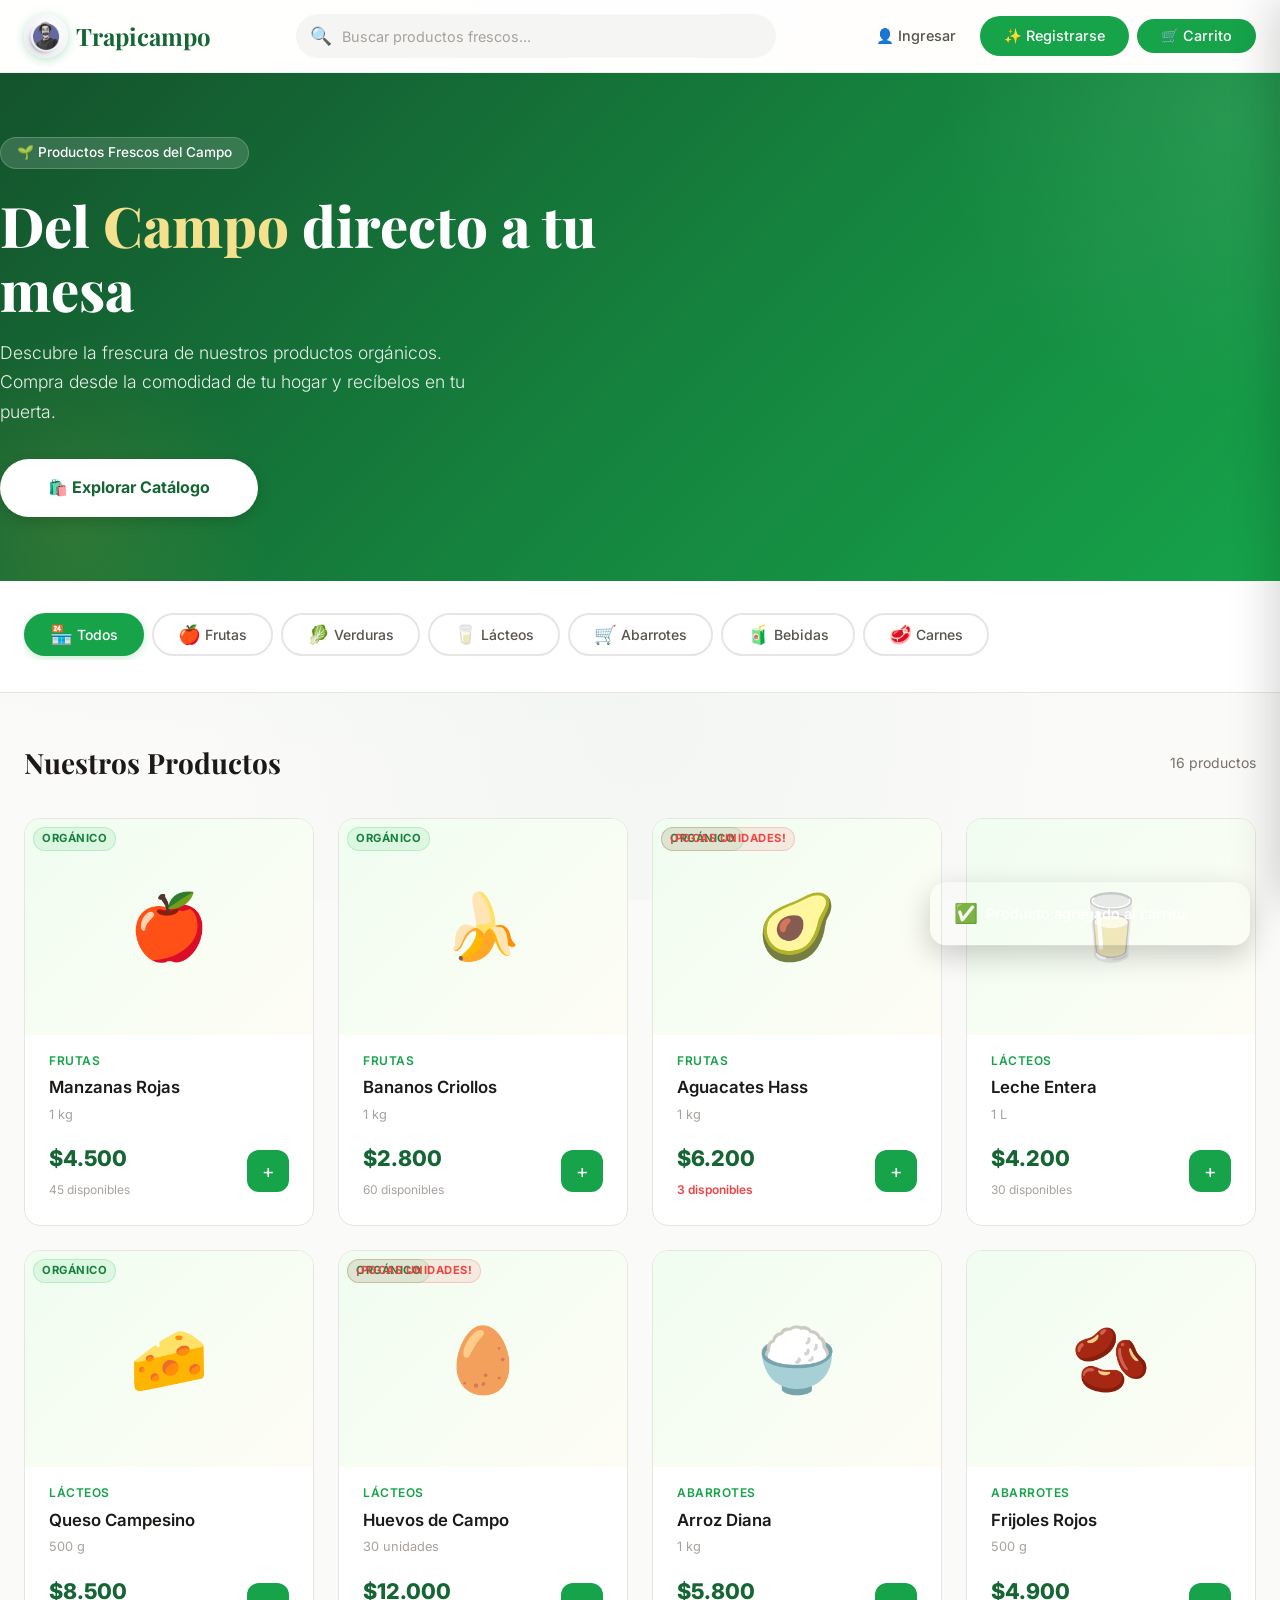
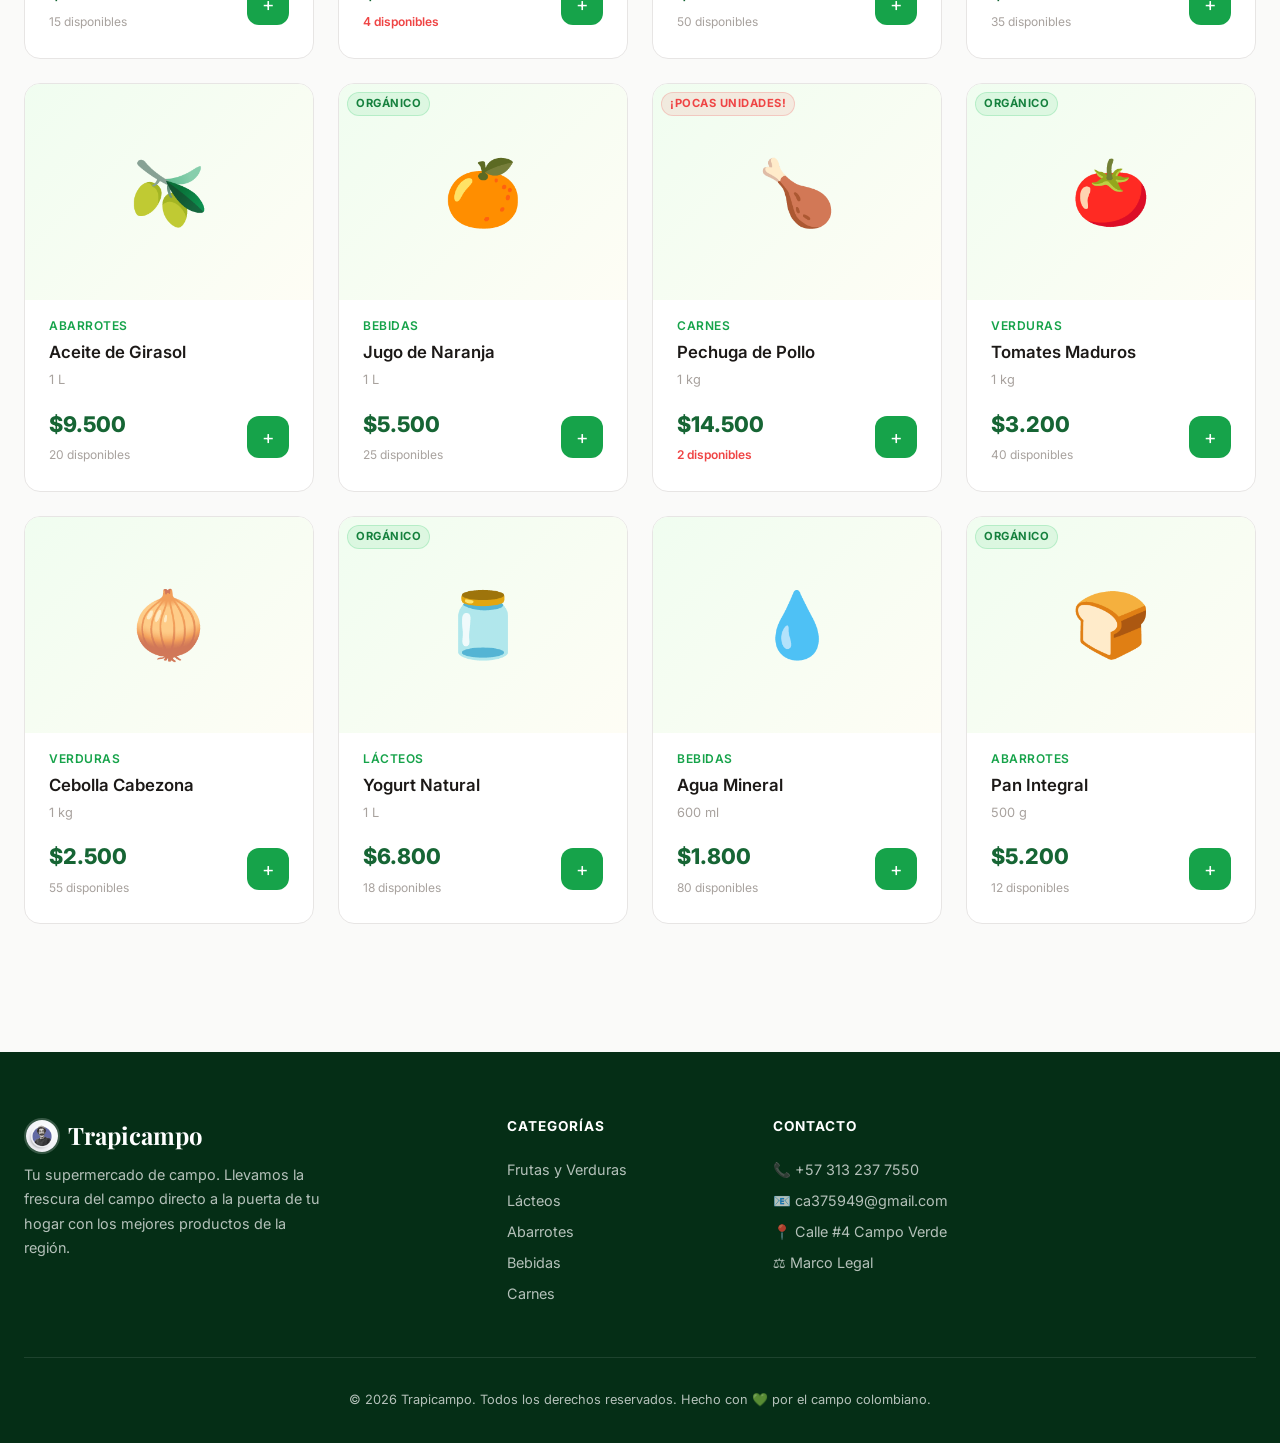
==== commit c07a8742: "Add files via upload" ====
--- a/index.html
+++ b/index.html
@@ -276,6 +276,7 @@
           <a href="#" class="footer__link">📞 +57 313 237 7550</a>
           <a href="#" class="footer__link">📧 ca375949@gmail.com</a>
           <a href="#" class="footer__link">📍 Calle #4 Campo Verde</a>
+          <a href="legal.html" class="footer__link">⚖️ Marco Legal</a>
         </div>
       </div>
       <div class="footer__bottom">
--- a/styles.css
+++ b/styles.css
@@ -3024,3 +3024,33 @@
 .product-card:hover .product-card__image-container img {
   transform: scale(1.1);
 }
+
+/* ══════════════════════════════════
+   MARCO LEGAL
+   ══════════════════════════════════ */
+.legal-section {
+  padding: var(--space-2xl) 0;
+  background-color: var(--surface-primary);
+  border-top: 1px solid var(--gray-200);
+}
+
+.legal-content {
+  max-width: 800px;
+  margin: 0 auto;
+  color: var(--gray-700);
+  font-size: 0.95rem;
+  line-height: 1.8;
+}
+
+.legal-content p {
+  margin-bottom: var(--space-md);
+  text-align: justify;
+}
+
+.legal-content h3 {
+  font-size: 1.1rem;
+  color: var(--gray-900);
+  margin-top: var(--space-xl);
+  margin-bottom: var(--space-sm);
+  font-weight: 600;
+}
